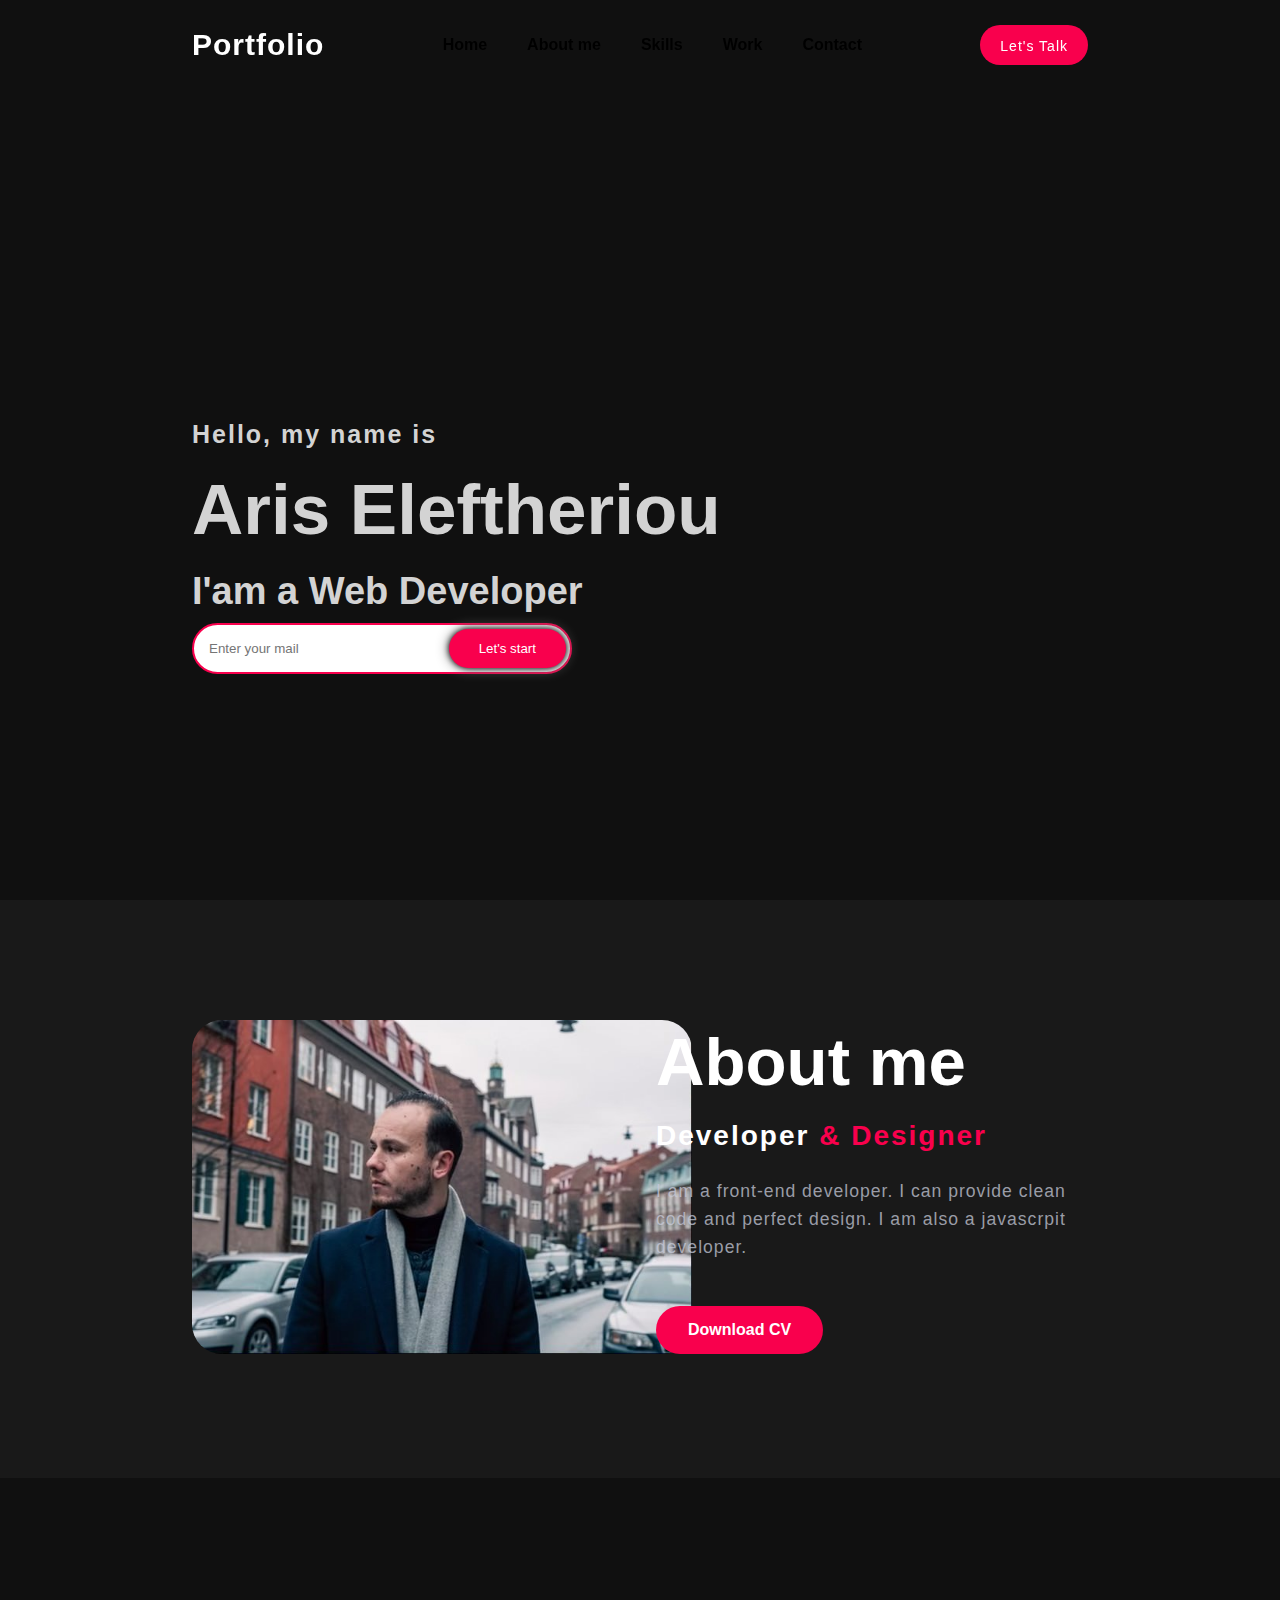
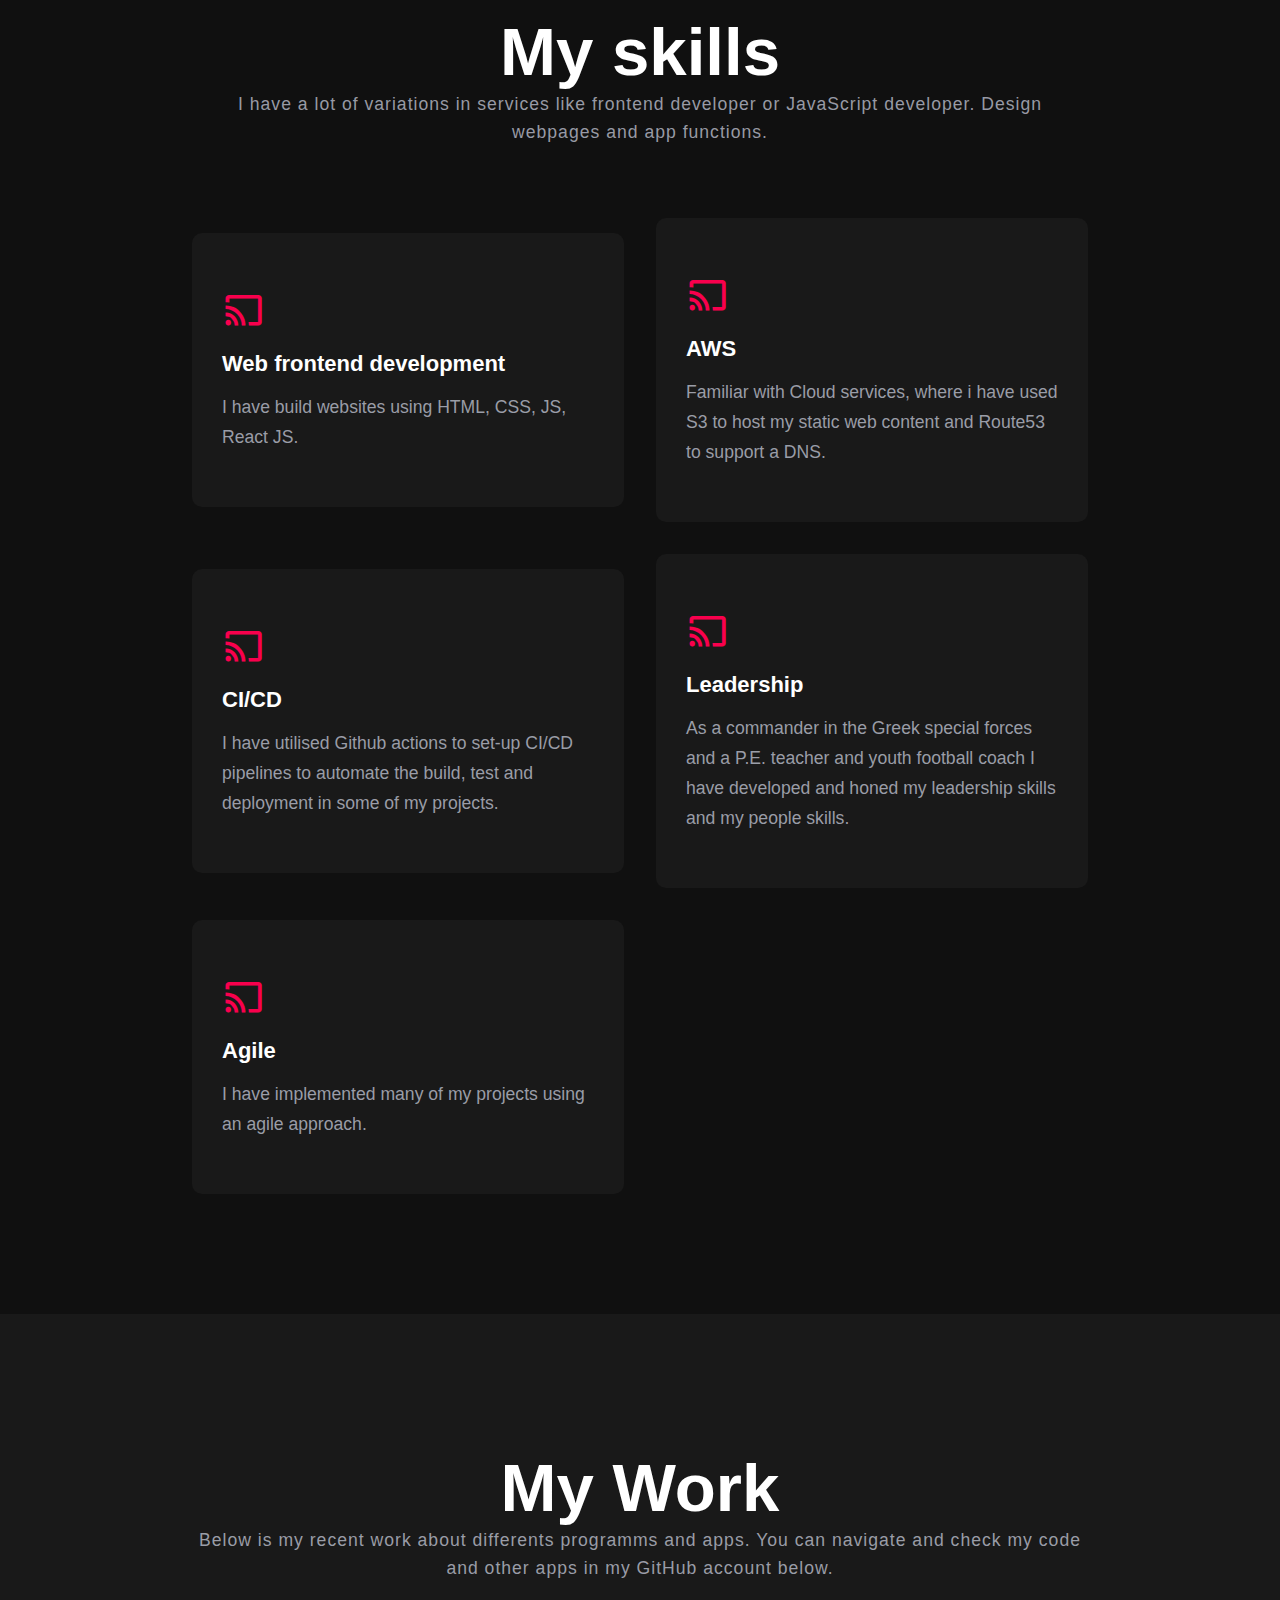
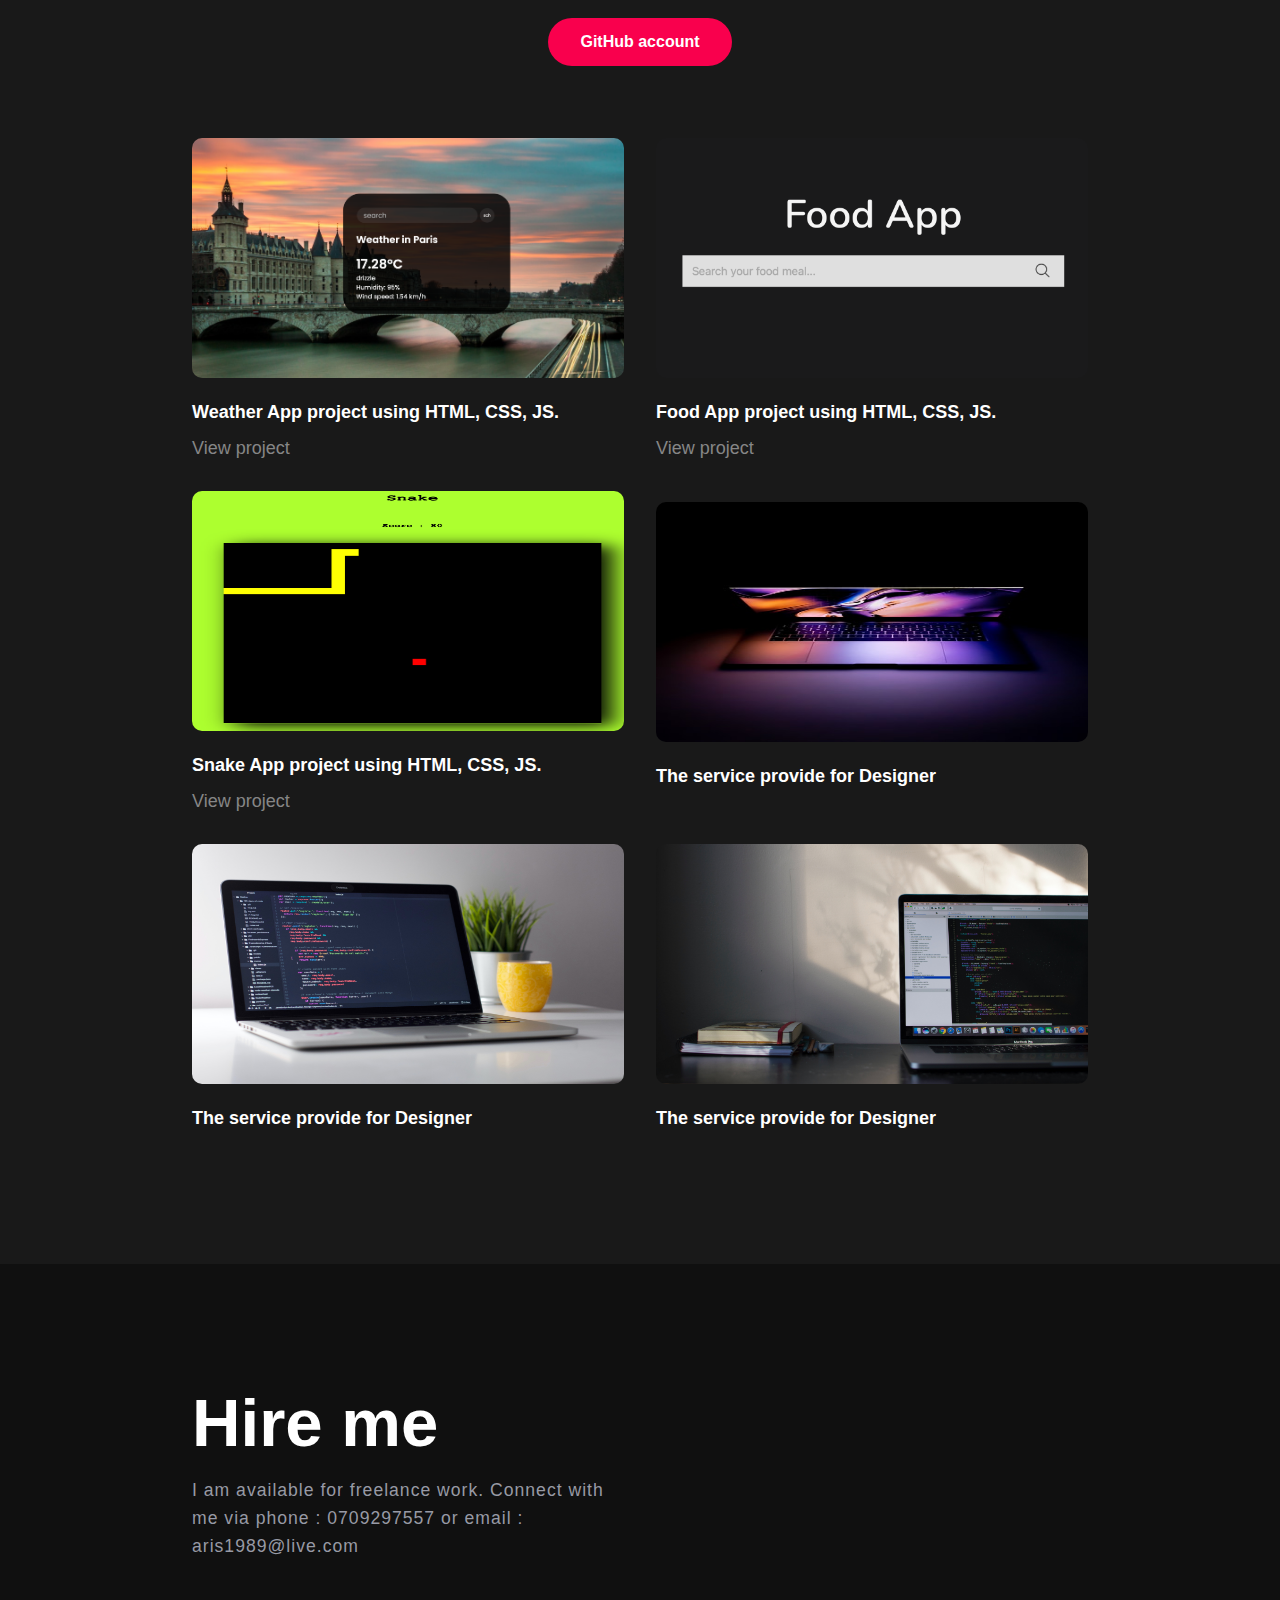
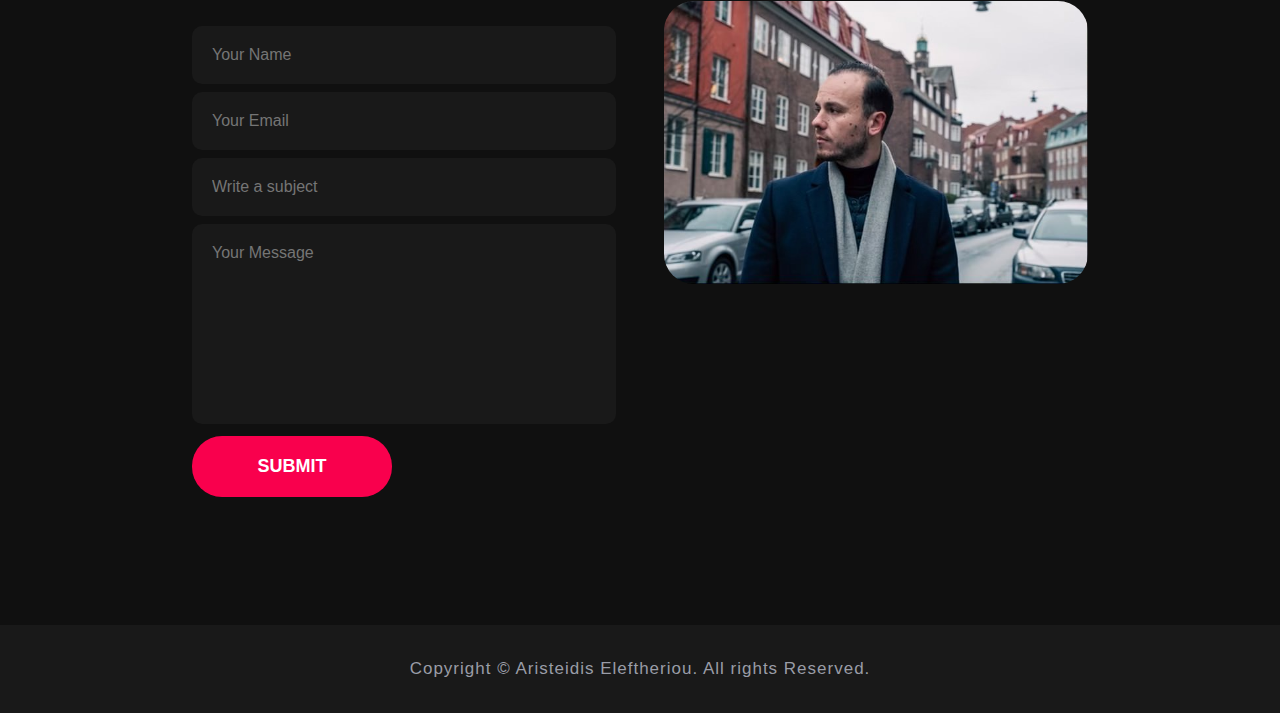
==== Aris portfolio/index.html @ e141f2d7 "add github" ====
<!DOCTYPE html>
<html lang="en">
<head>
    <meta charset="UTF-8">
    <meta http-equiv="X-UA-Compatible" content="IE=edge">
    <meta name="viewport" content="width=device-width, initial-scale=1.0">
    <title>Aris Portfolio</title>
    <link rel="stylesheet" href="style.css">
    <link rel="stylesheet"
  href="https://unpkg.com/boxicons@latest/css/boxicons.min.css">
  <link rel="preconnect" href="https://fonts.googleapis.com">
  <link rel="preconnect" href="https://fonts.gstatic.com" crossorigin>
  <link href="https://fonts.googleapis.com/css2?
  family=Josefin+Sans:wght@100;200;300;400;500;600;700&family=Open+Sans&family=Poppins:wght@200;400;600&display=swap" rel="stylesheet">

</head>
<body>
    <!-- start header backround img är inne på filen i css!!!!!-->
    <header>
        <a href="#" class="logo">Portfolio</a>
        <div class="bx bx-menu" id="menu-icon"></div>

        <ul class="navbar">
            <li><a href="#home">Home</a></li>
            <li><a href="#about">About me</a></li>
            <li><a href="#services">Skills</a></li>
            <li><a href="#portfolio">Work</a></li>
            <li><a href="#contact">Contact</a></li>
        </ul>

        <a href="#contact" class="h-btn">Let's Talk</a>

    </header>
    <!-- start home -->
    <section class="home" id="home">
        <div class="home-text">
            <h4>Hello, my name is</h4>
            <h1>Aris Eleftheriou</h1>
            <h3>I'am a Web Developer</h3>
            <div class="newslatter">
                <form action="#contact">
                    <input type="email" name="mail" id="mail" placeholder="Enter your mail">
                    <input type="submit" name="submit" value="Let's start">
                </form>
            </div>
        </div>
    </section>

    <!-- start about -->
    <section class="about" id="about">
        <div class="about-img">
            <img src="./bild7.jpg" alt="">
        </div>

        <div class="about-text">
            <h2>About me</h2>
            <h5>Developer <span>& Designer</span></h5>
            <p>I am a front-end developer. I can provide clean code and perfect
                design. I am also a javascrpit developer.</p>
            <a href="./cv/Aristeidis_Eleftheriou.pdf" class="btn">Download CV</a>    
        </div>
    </section>

    <!-- start services -->
    <section class="services" id="services">
        <div class="center">
            <h2>My skills</h2>
            <p>I have a lot of variations in services like frontend developer or JavaScript developer.
                Design webpages and app functions.</p>
        </div>

        <div class="service-content">
            <div class="row">
                <i class='bx bx-cast'></i>
                <h3>Web frontend development</h3>
                <p>I have build websites using HTML, CSS, JS, React JS.</p>
            </div>

            <div class="row">
                <i class='bx bx-cast'></i>
                <h3>AWS</h3>
                <p>Familiar with Cloud services, where i have used S3 to 
                   host my static web content and Route53 to support a DNS.
                </p>
            </div>

            <div class="row">
                <i class='bx bx-cast'></i>
                <h3>CI/CD</h3>
                <p>I have utilised Github actions to set-up CI/CD pipelines
                   to automate the build, test and deployment in some of my projects.
                </p>
             </div>

            <div class="row">
                <i class='bx bx-cast'></i>
                <h3>Leadership</h3>
                <p>As a commander in the Greek special forces and a P.E. teacher 
                    and youth football coach I have developed and honed my leadership 
                    skills and my people skills.
                </p>
            </div>

            <div class="row">
                <i class='bx bx-cast'></i>
                <h3>Agile</h3>
                <p>I have implemented many of my projects using an agile approach.
                </p>
            </div>

        </div>
    </section>

             <!-- start portfolio -->
             <section class="portfolio" id="portfolio">
                <div class="center">
                    <h2>My Work</h2>
                    <p>Below is my recent work about differents programms and apps. You can navigate and check 
                      my code and other apps in my GitHub account below.
                    </p>
                    <br>
                    <br>
                    <a href="https://github.com/Ariselef?tab=repositories" class="btn">GitHub account</a> 
                </div>

                <div class="portfolio-content">
                    <div class="box">
                        <img src="./weather_app/bild_weather.png" alt="mac1" height="240" width="305">
                        <h5>Weather App project using HTML, CSS, JS.</h5>
                        <a href="./weather_app/index.html" class="AppProject">View project</a>
                    </div>

                    <div class="box">
                        <img src="./food_app/bild-foodapp.png" alt="mac1" height="240" width="305">
                        <h5>Food App project using HTML, CSS, JS.</h5>
                        <a href="./food_app/food.html" class="AppProject">View project</a>
                    </div>

                    <div class="box">
                        <img src="./snake/snake bild.png" alt="mac3" height="240" width="305">
                        <h5>Snake App project using HTML, CSS, JS.</h5>
                        <a href="./snake/index.html" class="AppProject">View project</a>
                    </div>

                    <div class="box">
                        <img src="./pic4.jpeg" alt="mac4" height="240" width="305">
                        <h5>The service provide for Designer</h5>
                    </div>

                    <div class="box">
                        <img src="./pic5.jpg" alt="mac5" height="240" width="305">
                        <h5>The service provide for Designer</h5>
                    </div>

                    <div class="box">
                        <img src="./pic6.jpg" alt="pic6" height="240" width="305">
                        <h5>The service provide for Designer</h5>
                    </div>

                </div>
             </section>

             <!-- start contact -->
             <section class="contact" id="contact">
                 <div class="contact-form">
                     <h2>Hire me</h2>
                     <p>I am available for freelance work. Connect with me via phone : 0709297557 or 
                         email : aris1989@live.com</p>
                         <form action="mailto:aris1989@live.com">
                             <input type="" placeholder="Your Name" required>
                             <input type="email" name="" id="" placeholder="Your Email" required>
                             <input type="" placeholder="Write a subject" required>
                             <textarea name="" id="" cols="30" rows="10" placeholder="Your Message" required></textarea>
                             <input type="submit" name="" value="submit" class="send">
                         </form>
                 </div>

                 <div class="contact-img">
                     <img src="./bild7.jpg" alt="">
                 </div>
             </section>

             <!-- start footer -->
             <div class="footer">
                 <p>Copyright © Aristeidis Eleftheriou. All rights Reserved.</p>
             </div>
   

    <script src="script.js"></script>
</body>
</html>
---- Aris portfolio/style.css ----
*{
    padding: 0;
    margin: 0;
    box-sizing: border-box;
    font-family: 'Josefin Sans', sans-serif;
    list-style: none;
    text-decoration: none;
    scroll-behavior: smooth;
    scroll-padding-top: 3.5rem;
}
:root{
    --bg-color: #101010;
    --secound-bg-color: #191919;
    --text-color: #fff;
    --secound-color: #c6c9d8bf;
    --main-color: #f9004d;
    --big-font: 5.3rem;
    --h2-font: 4.2rem;
    --pp-font: 1.1rem;
}

body{
    background: var(--bg-color);
    color: var(--text-color);
}
header{
    position: fixed;
    width: 100%;
    top: 0;
    right: 0;
    z-index: 1000;
    display: flex;
    align-items: center;
    justify-content: space-between;
    background: transparent;
    padding: 25px 15%;
    transition-duration: .3s;
}

.logo{
    color: var(--text-color);
    font-size: 30px;
    font-weight: bold;
    letter-spacing: 1px;
}
.navbar{
    display: flex;
}
.navbar li{
    position: relative;
}
.navbar a{
    color: black;
    font-weight: bold;
    font-size: 1,9rem;
    padding: 10px 20px;
}
.navbar a::after{
    content: '';
    position: absolute;
    width: 0;
    height: 2px;
    background: var(--main-color);
    left: 0;
    bottom: -4px;
    transition: ease .40s;
}
.navbar a:hover::after{
    width: 100%;
}
#menu-icon{
    font-size: 32px;
    color: var(--text-color);
    z-index: 10001;
    cursor: pointer;
    display: none;
}
.h-btn{
    padding: 0 20px;
    height: 40px;
    display: inline-block;
    line-height: 42px;
    background: var(--main-color);
    color: var(--text-color);
    border: none;
    border-radius: 30px;
    font-size: 14px;
    font-weight: 500;
    letter-spacing: 1px;
    transition: all .30s;
}
.h-btn:hover{
    transform: translateY(-5px);
}
section{
    padding: 120px 15%;
}
.home{
    height: 100vh;
    width: 100%;
    background:url(./portfolio_head.jpg);
    background-size: cover;
    background-position: center;
    position: relative;
    display: grid;
    grid-template-columns: repeat(1,1fr);
}
.home-text{
    position: relative;
    top: 300px;
    color: lightgray;
}
.home-text h1{
    font-size: 71px;
    margin: 20px 0px 20px;
}
.home-text h3{
    font-size: 38px;
    margin-bottom: 10px;
}
.home-text h4{
    font-size: 25px;
    letter-spacing: 2px;
}
.newslatter form{
    width: 380px;
    max-width: 100%;
    position: relative;
}
.newslatter form input:first-child{
    display: inline-block;
    width: 100%;
    outline: none;
    padding: 16px 140px 16px 15px;
    border: 2px solid var(--main-color);
    border-radius: 30px;
}
.newslatter form input:last-child{
    position: absolute;
    display: inline-block;
    outline: none;
    border: none;
    background: var(--main-color);
    color: var(--text-color);
    padding: 12px 30px;
    border-radius: 30px;
    box-shadow: 0px 0px 6px #000, 0px 0px 14px #868686;
    cursor: pointer;
    top: 6px;
    right: 6px;
}
header.sticky{
    padding: 12px 15%;
    background: var(--main-color);
}
.sticky .navbar a::after{
    background: var(--text-color);
}
.sticky .h-btn{
    background: var(--text-color);
    color: #000;
}

.about{
    background: var(--secound-bg-color);
    display: grid;
    align-items: center;
    grid-template-columns: repeat(2, 2fr);
    grid-gap: 2rem;
}
.about-img img{
    max-width: 130%;
    width: 500px;
    height: auto;
    border-radius: 30px;
}
.about-text h2{
    font-size: var(--h2-font);
    margin-bottom: 20px;
}
.about-text h5{
    font-size: 28px;
    margin-bottom: 25px;
    letter-spacing: 2px;
}
span{
    color: var(--main-color);
}
.about-text p{
    color: var(--secound-color);
    letter-spacing: 1px;
    line-height: 28px;
    max-width: 590px;
    font-size: var(--pp-font);
    margin-bottom: 45px;
}
.btn{
    display: inline-block;
    background-color: var(--main-color);
    color: var(--text-color);
    border: 2px solid transparent;
    font-weight: 600;
    padding: 13px 30px;
    border-radius: 30px;
    transition: ease .35s;
}
.btn:hover{
    transform: translateY(-8px);
    border: 2px solid var(--main-color);
    background: transparent;
}

.services{
    background: var(--bg-color);
}
.center{
    text-align: center;
}
.center h2{
    font-size: var(--h2-font);
    margin-top: 15px;
}
.center p{
    font-size: var(--pp-font);
    color: var(--secound-color);
    letter-spacing: 1px;
    line-height: 28px;
}
.service-content{
    display: grid;
    grid-template-columns: repeat(auto-fit, minmax(370px, auto));
    grid-gap: 2rem;
    align-items: center;
    margin-top: 4.5rem;
}
.row{
    background: var(--secound-bg-color);
    padding: 55px 30px;
    border-radius: 10px;
    cursor: pointer;
    transition: all .35s;
}
.row i{
    color: var(--main-color);
    margin-bottom: 20px;
    font-size: 2.7rem;
}
.row h3{
    color: var(--text-color);
    font-size: 22px;
    font-weight: 700;
    margin-bottom: 15px;
}
.row p{
    color: var(--secound-color);
    line-height: 30px;
    font-size: var(--pp-font);
}
.row:hover{
    transform: translateY(-8px);
}

.portfolio{
    background-color: var(--secound-bg-color);
}
.portfolio-content{
    display: grid;
    grid-template-columns: repeat(auto-fit, minmax(370px, auto));
    grid-gap: 2rem;
    align-items: center;
    margin-top: 4.5rem;
    cursor: pointer;
}
.box img{
    max-width: 100%;
    width: 500px;
    /*height: auto;*/
    border-radius: 10px;
    margin-bottom: 20px;
    transition: all .30s;
}
.box p{
    color: var(--secound-color);
    font-size: var(--pp-font);
    margin-bottom: 15px;
}
.box h5{
    color: var(--text-color);
    font-size: 18px;
    font-weight: 700;
    margin-bottom: 15px;
}
.box img:hover{
    transform: scale(1.1,1.1);
}

.contact{
    background: var(--bg-color);
    display: grid;
    grid-template-columns: repeat(2, 2fr);
    align-items: center;
    grid-gap: 3rem;
}
.contact img{
    max-width: 100%;
    width: 700px;
    height: auto;
    border-radius: 30px;
}
.contact-form h2{
    font-size: var(--h2-font);
    margin-bottom: 15px;
}
.contact-form p{
    color: var(--secound-color);
    letter-spacing: 1px;
    line-height: 28px;
    font-size: var(--pp-font);
    margin-bottom: 4.1rem;
}
.contact-form form input,
form textarea{
    background: var(--secound-bg-color);
    color: var(--text-color);
    font-size: 1rem;
    width: 100%;
    padding: 20px;
    border: none;
    outline: none;
    margin-bottom: 0.5rem;
    border-radius: 10px;
}
.contact-form textarea{
    resize: none;
    height: 200px;
}
.contact-form form .send{
    display: inline-block;
    background: var(--main-color);
    color: var(--text-color);
    font-size: 18px;
    font-weight: 600;
    border-radius: 30px;
    width: 200px;
    transition: ease .35s;
    text-transform: uppercase;
}
.contact-form form .send:hover{
    transform: translateY(-8px);
    cursor: pointer;
}
.footer{
    text-align: center;
    background: var(--secound-bg-color);
    padding: 34px;
}
.footer p{
    font-size: 17px;
    color: var(--secound-color);
    letter-spacing: 1px;
}

.AppProject {
    color: #868686;
    font-size: 18px;
    font-weight: 19px;
}




@media (max-width: 1270px){
    header{
        padding: 18px 4%;
        transition: .2s;
    }
    header.sticky{
        padding: 10px 4%;
        transition: .2s;
    }
    section{
        padding: 80px 4%;
        transition: .2s;
    }
    :root{
        --big-font: 4.8rem;
        --h2-font: 3.8rem;
        --pp-font: 1rem;
        transition: .2s;
    }
}
@media (max-width: 990px){
    .home{
        height: 85vh;
    }
    #menu-icon{
        display: initial;
    }
    .navbar{
        position: absolute;
        top: -700%;
        left: 0;
        right: 0;
        flex-direction: column;
        background: var(--bg-color);
        text-align: left;
        transition: all .30s;
    }
    .navbar a{
        display: block;
        padding: 1.1rem;
        color: lightgray;
        border-left: 2px solid lightgrey;
        margin: 1rem;
    }
    .sticky .navbar a::after{
        background: var(--main-color);
    }
    .navbar.active{
        top: 100%;
    }
    .about{
        grid-template-columns: 1fr;
    }
    .about-img{
        text-align: center;
        margin-bottom: 30px;
    }
    .about-img img{
        max-width: 100%;
        width: 615px;
        height: auto;
    }
    .contact{
        grid-template-columns: 1fr;
    }
    .about-img{
        text-align: center;
        margin-bottom: 25px;
    }
    .contact-form{
        order: 2;
    }
    .box img{
        max-width: 100%;
        width: 700px;
        height: 50vh;
    }
}
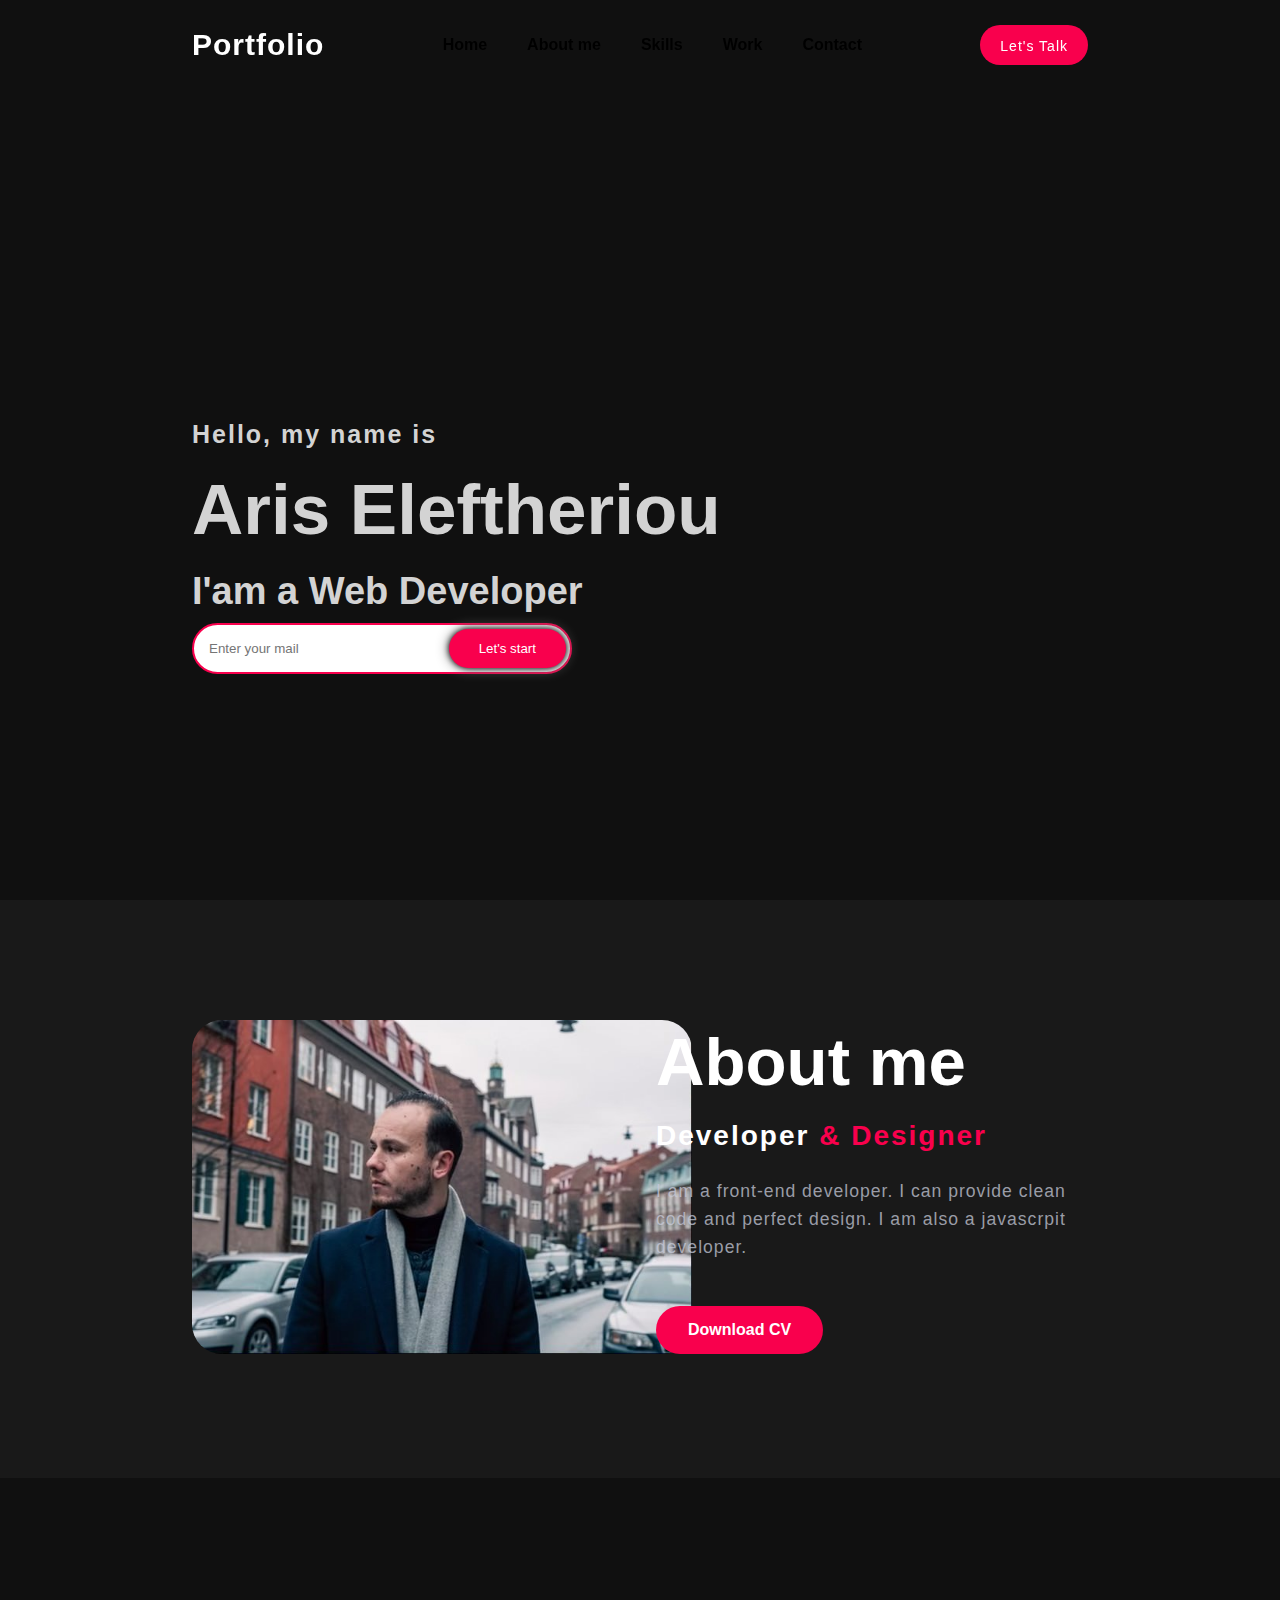
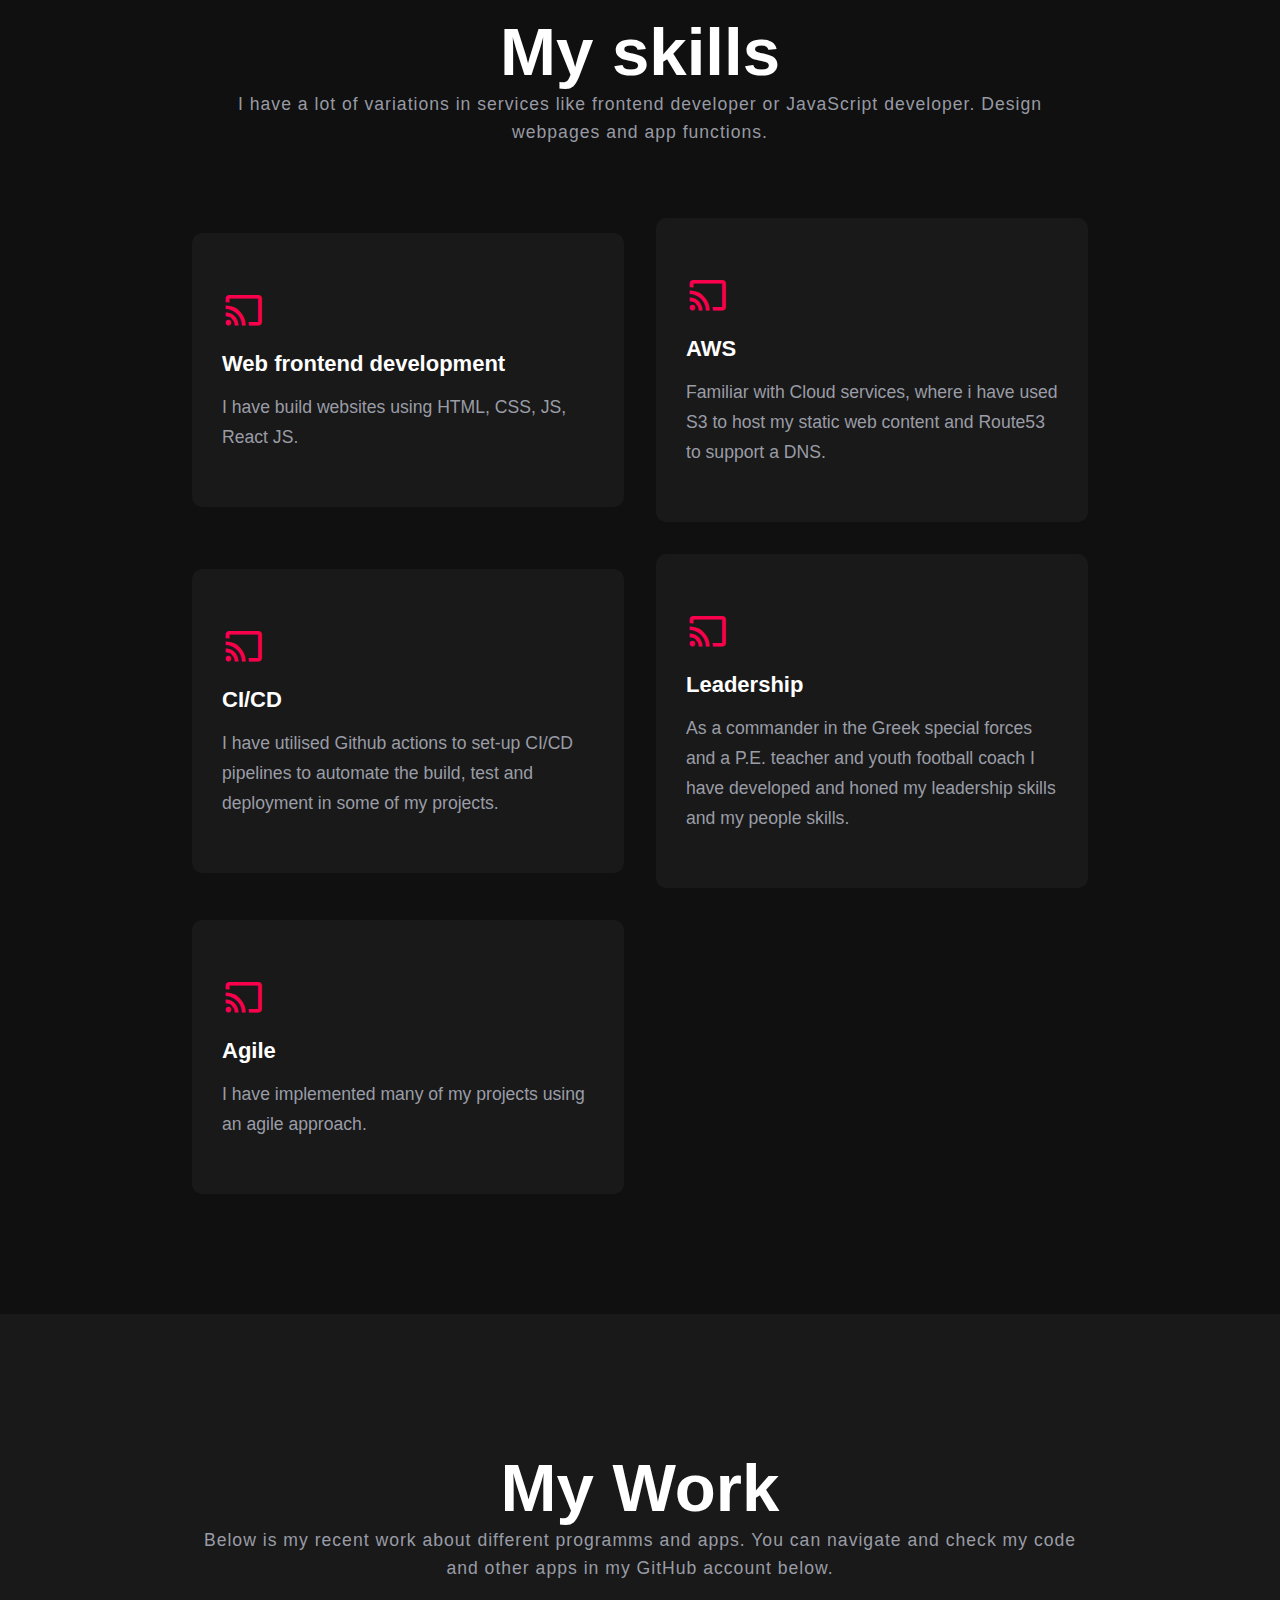
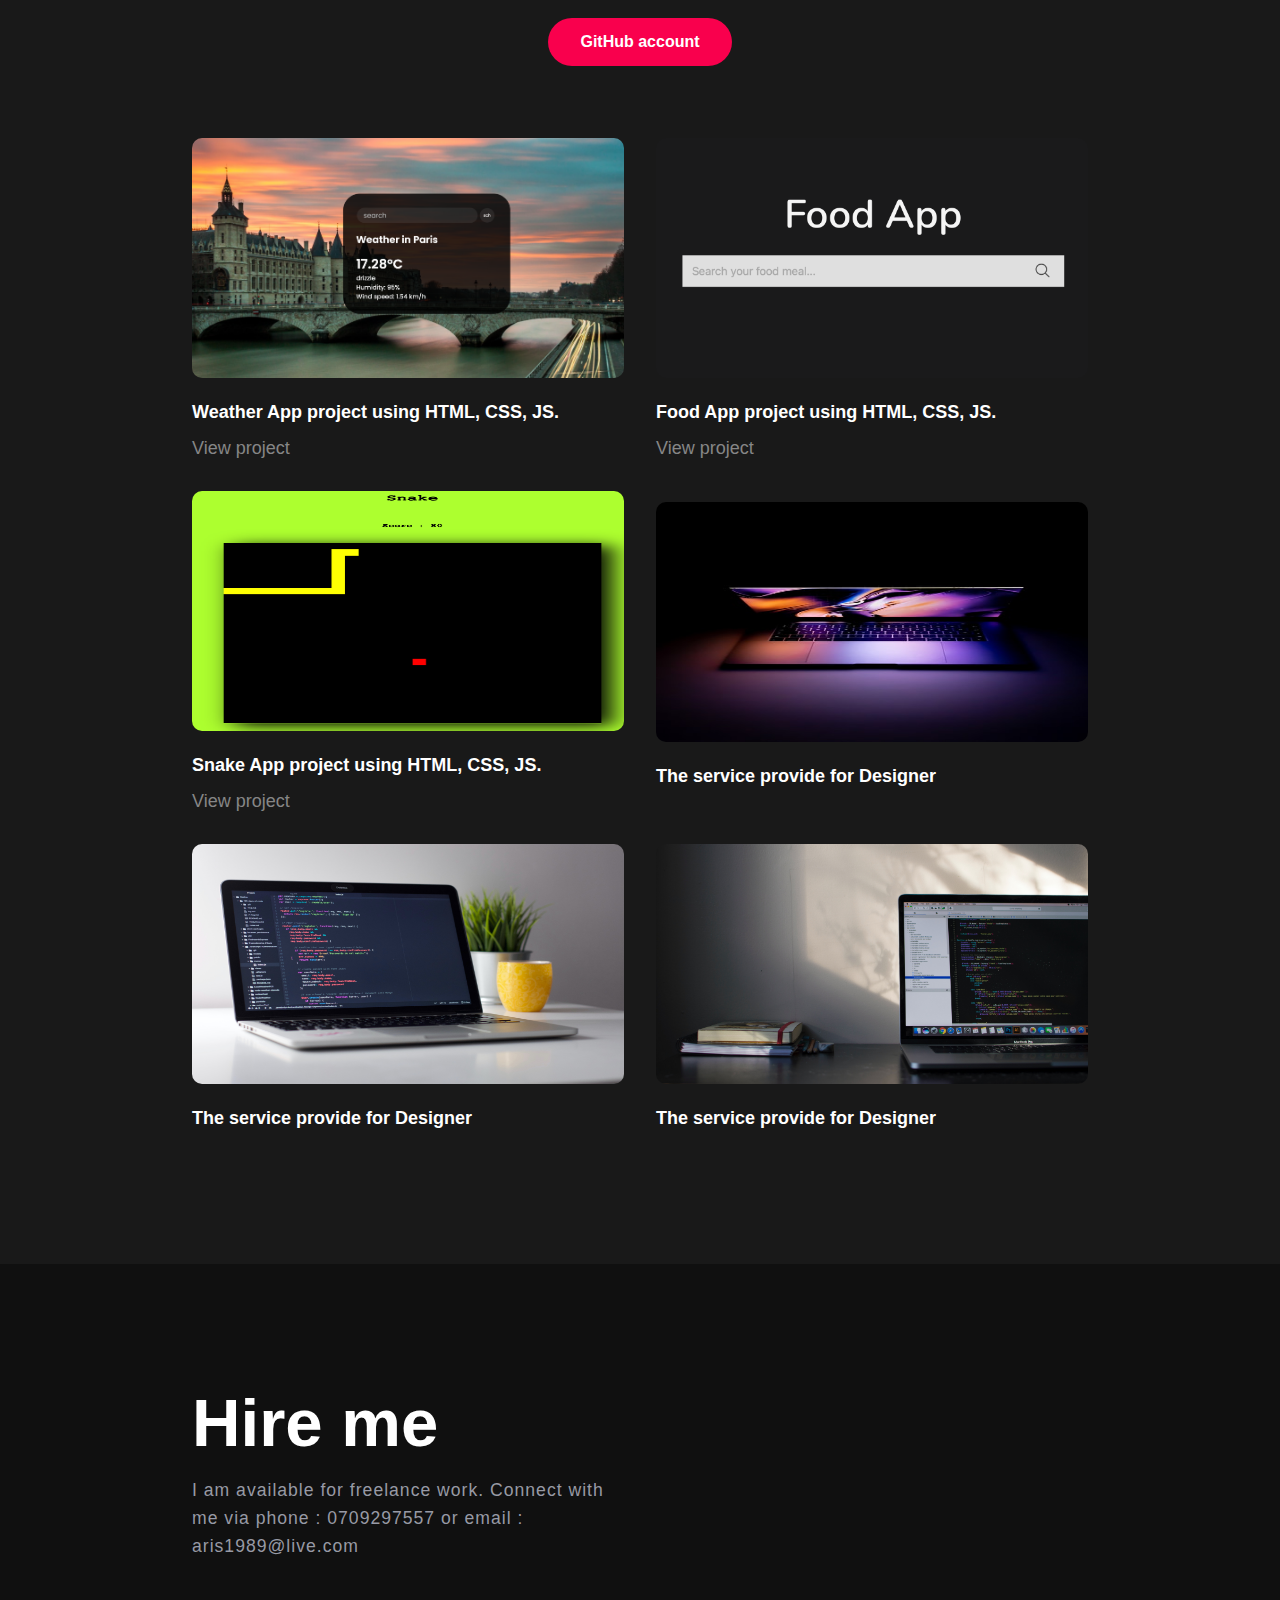
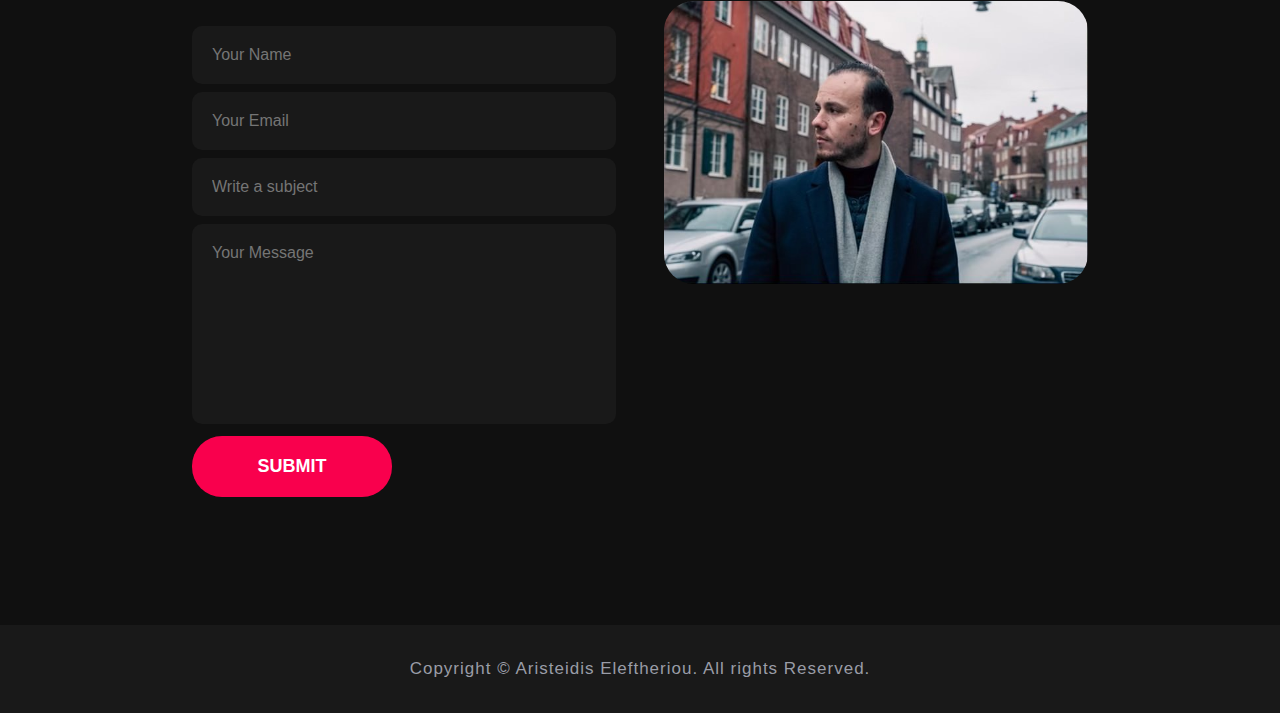
==== commit 6c7e1869: "add github" ====
--- a/Aris portfolio/index.html
+++ b/Aris portfolio/index.html
@@ -115,7 +115,7 @@
              <section class="portfolio" id="portfolio">
                 <div class="center">
                     <h2>My Work</h2>
-                    <p>Below is my recent work about differents programms and apps. You can navigate and check 
+                    <p>Below is my recent work about different programms and apps. You can navigate and check 
                       my code and other apps in my GitHub account below.
                     </p>
                     <br>
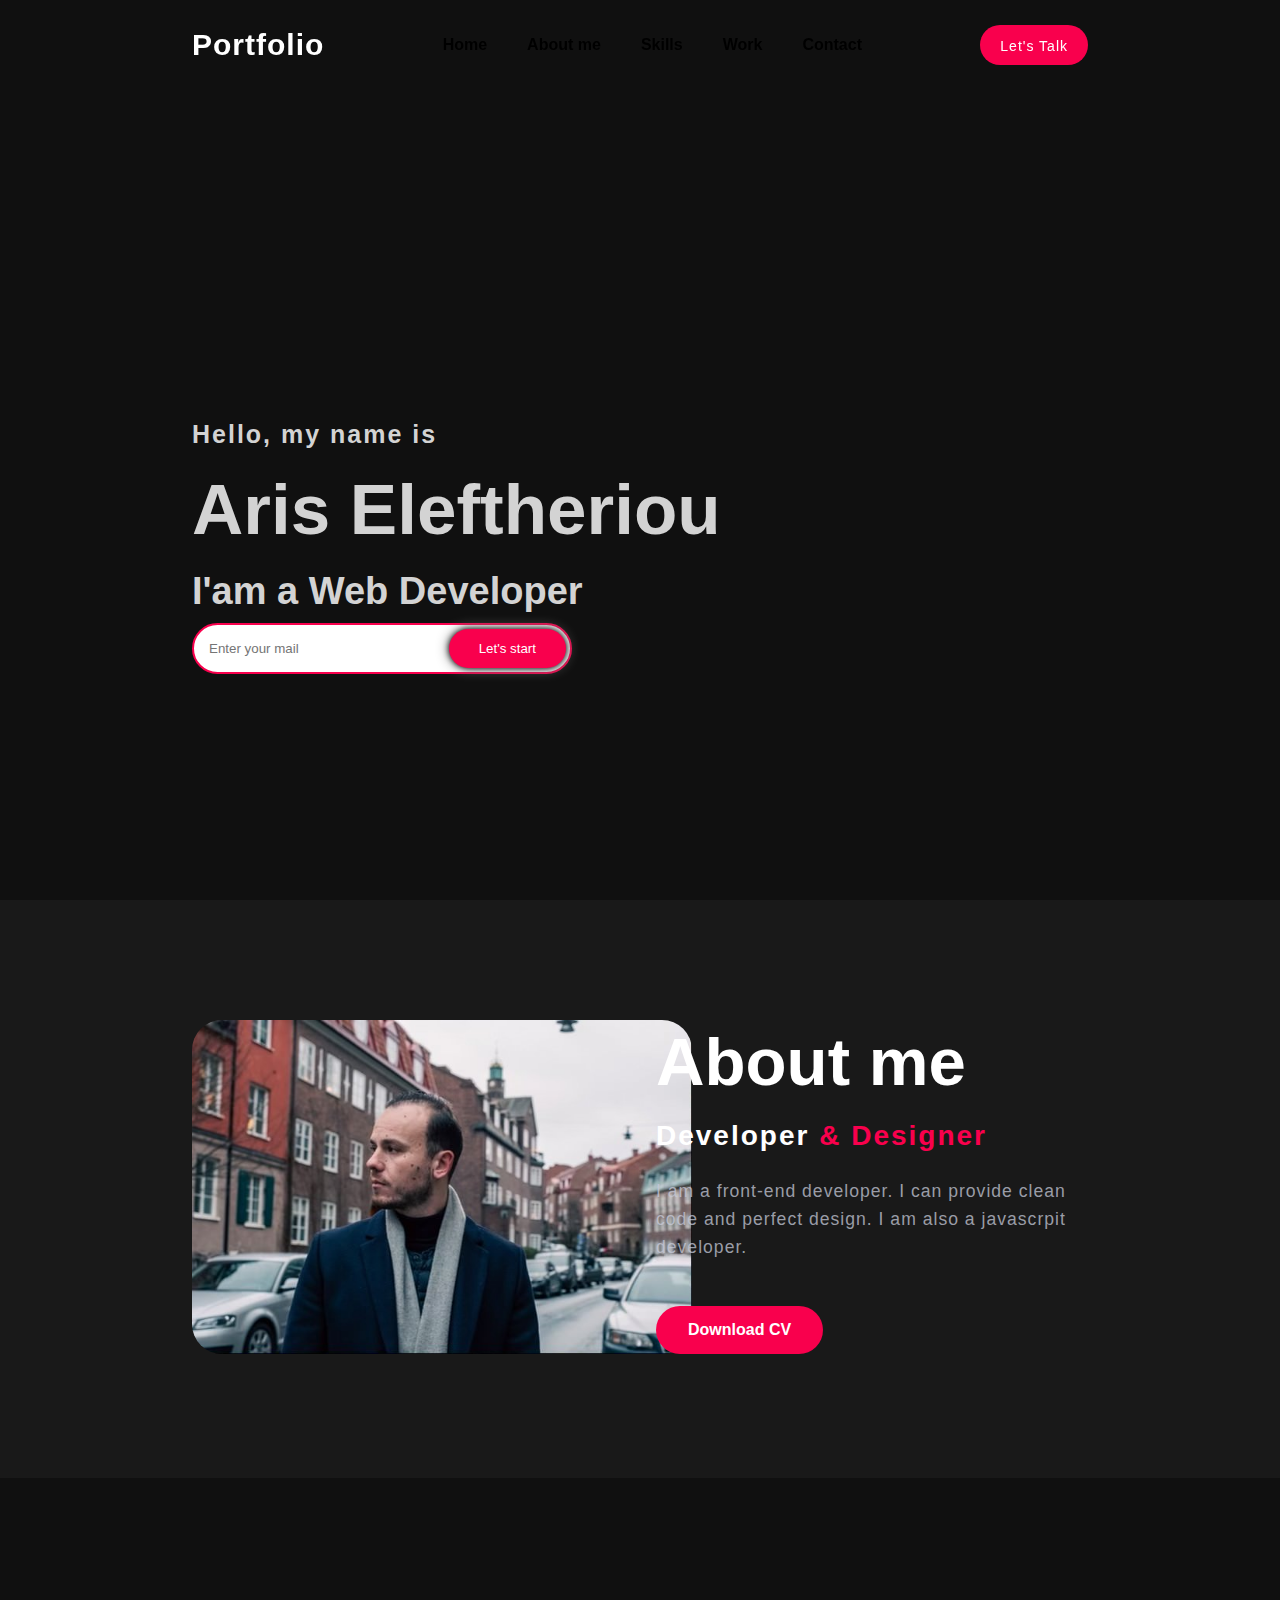
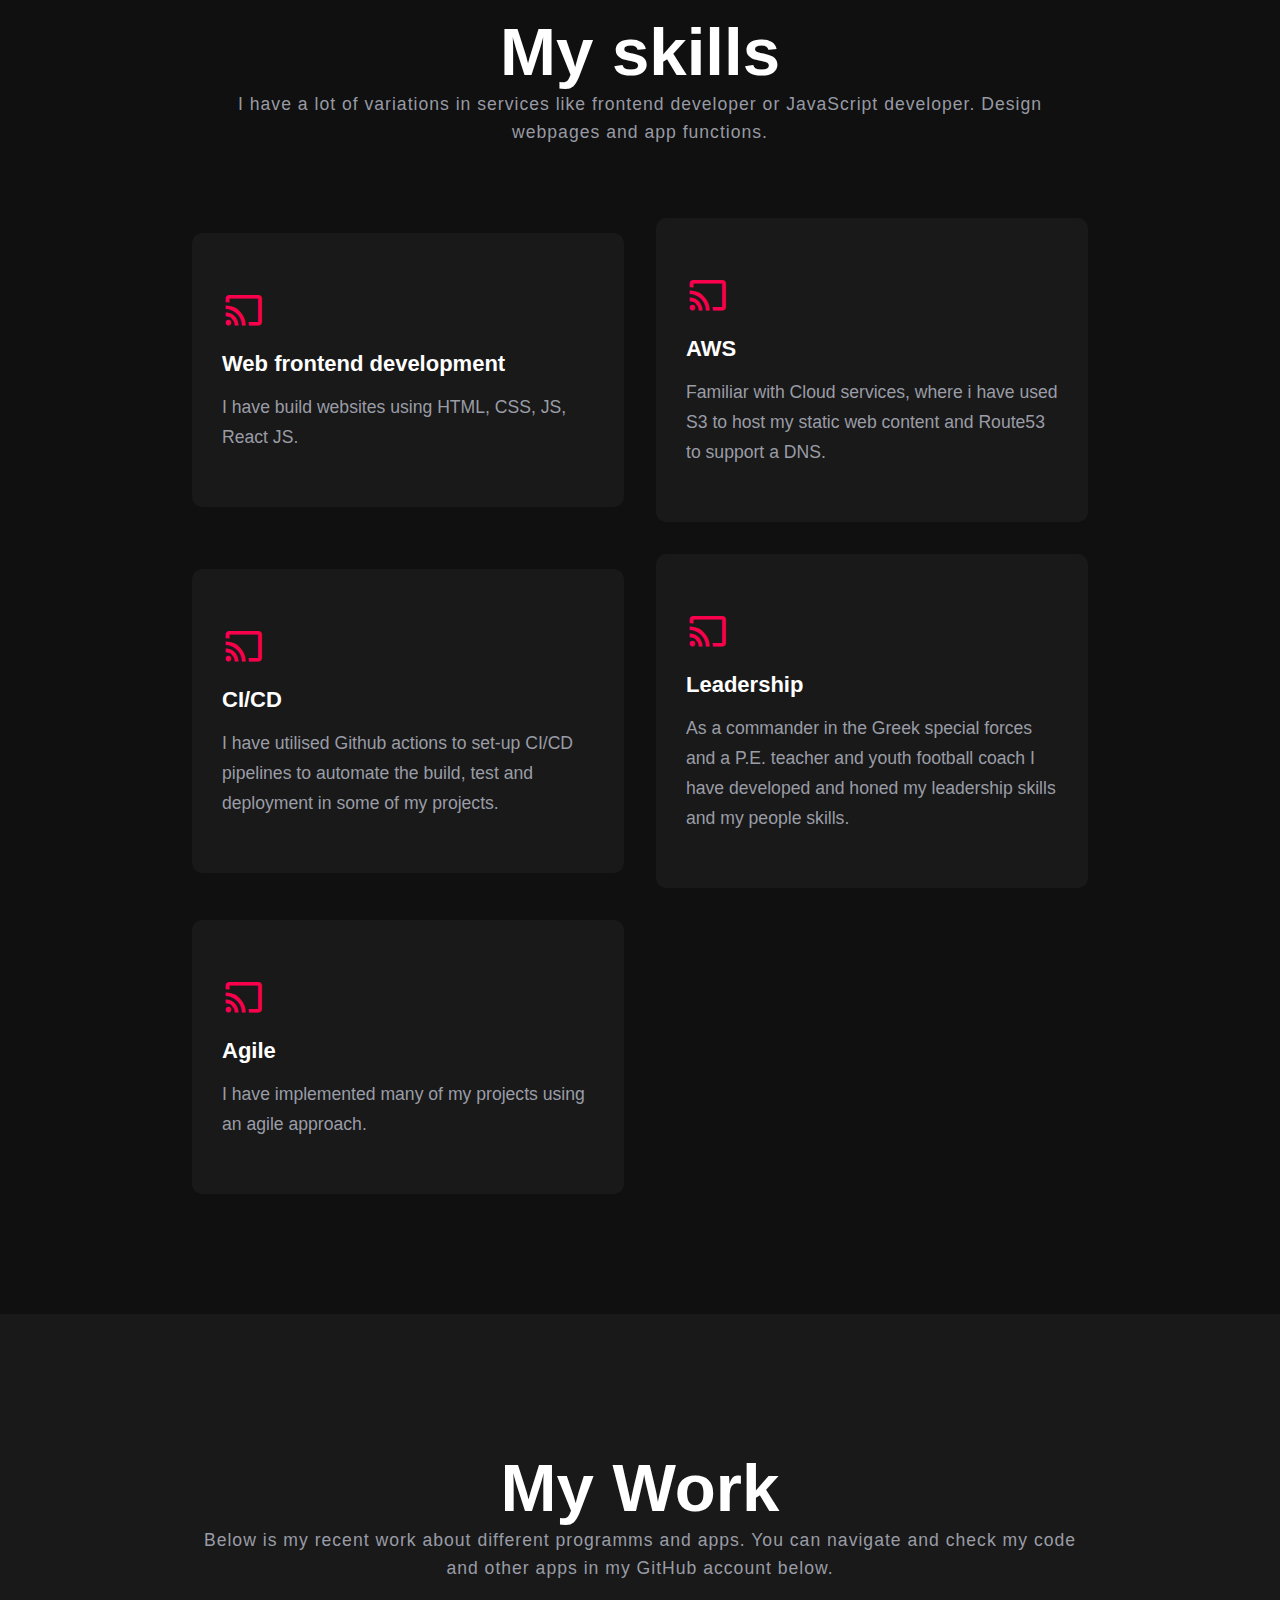
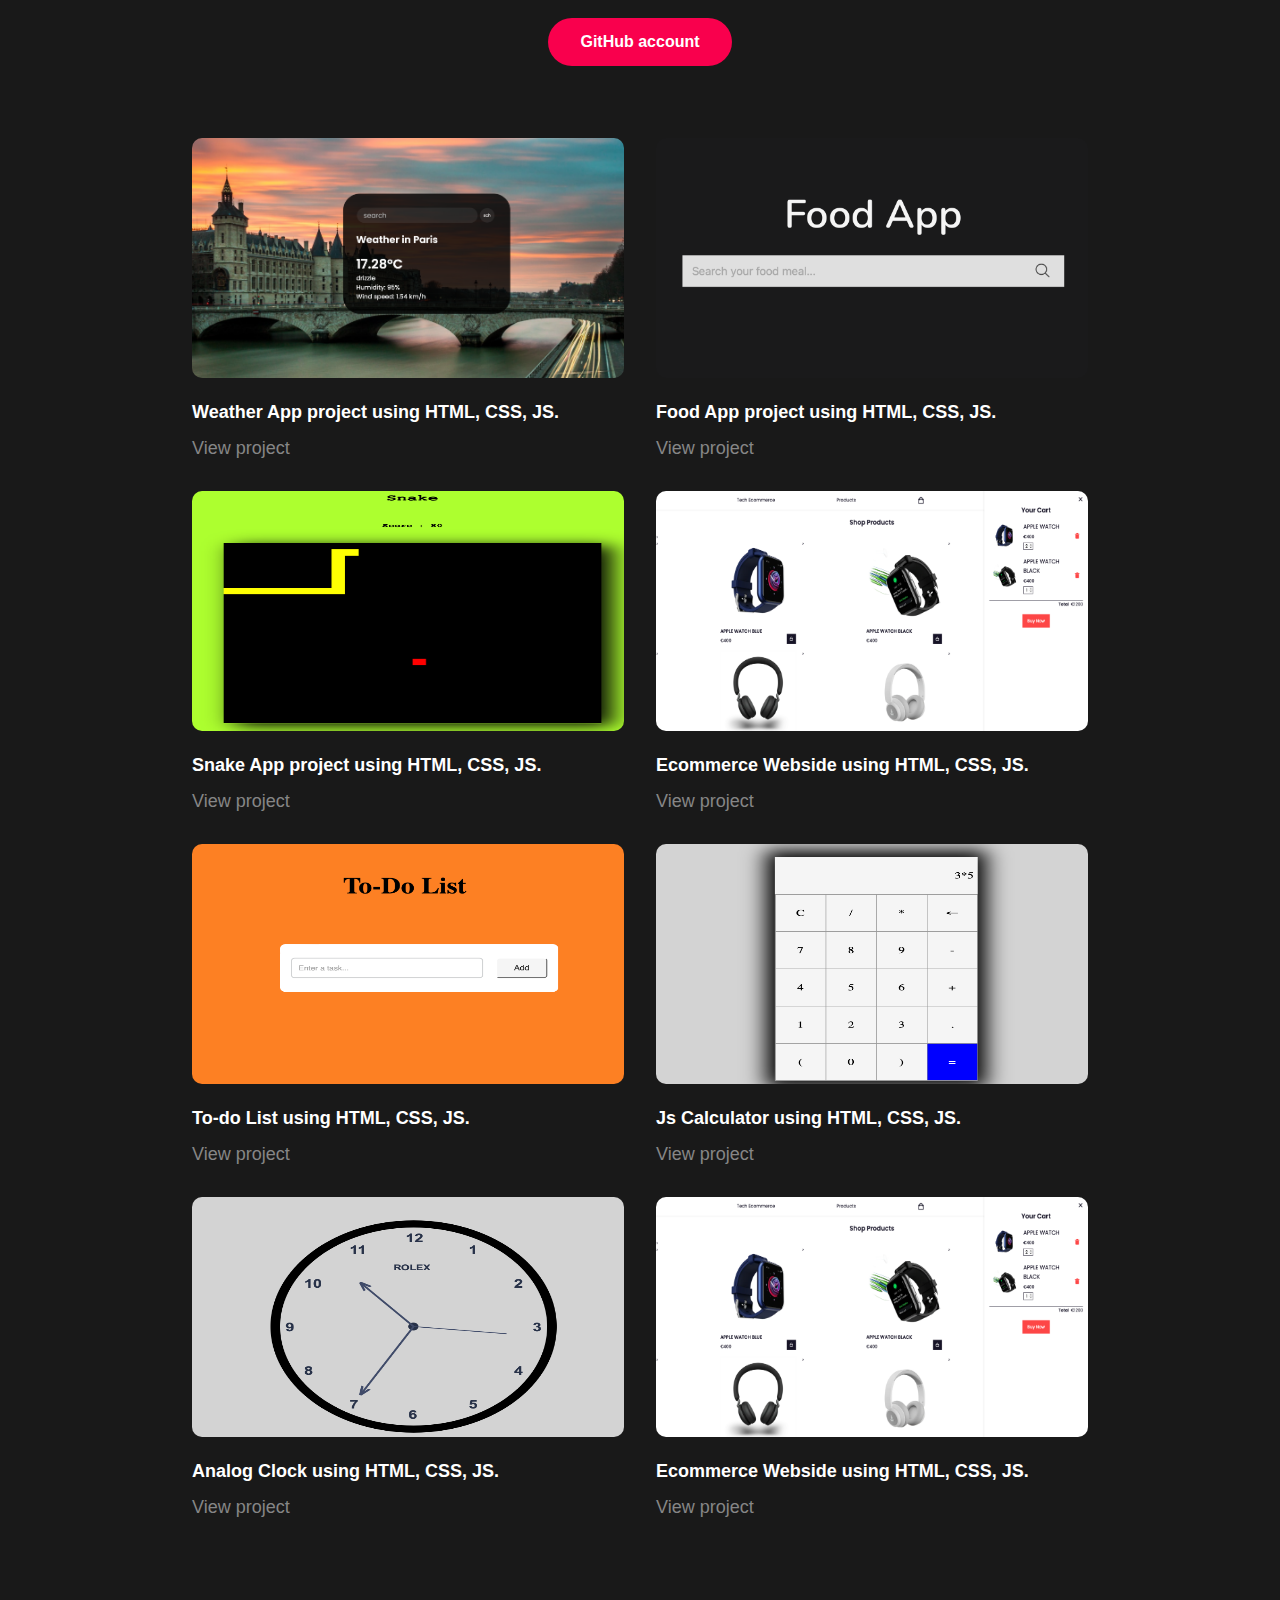
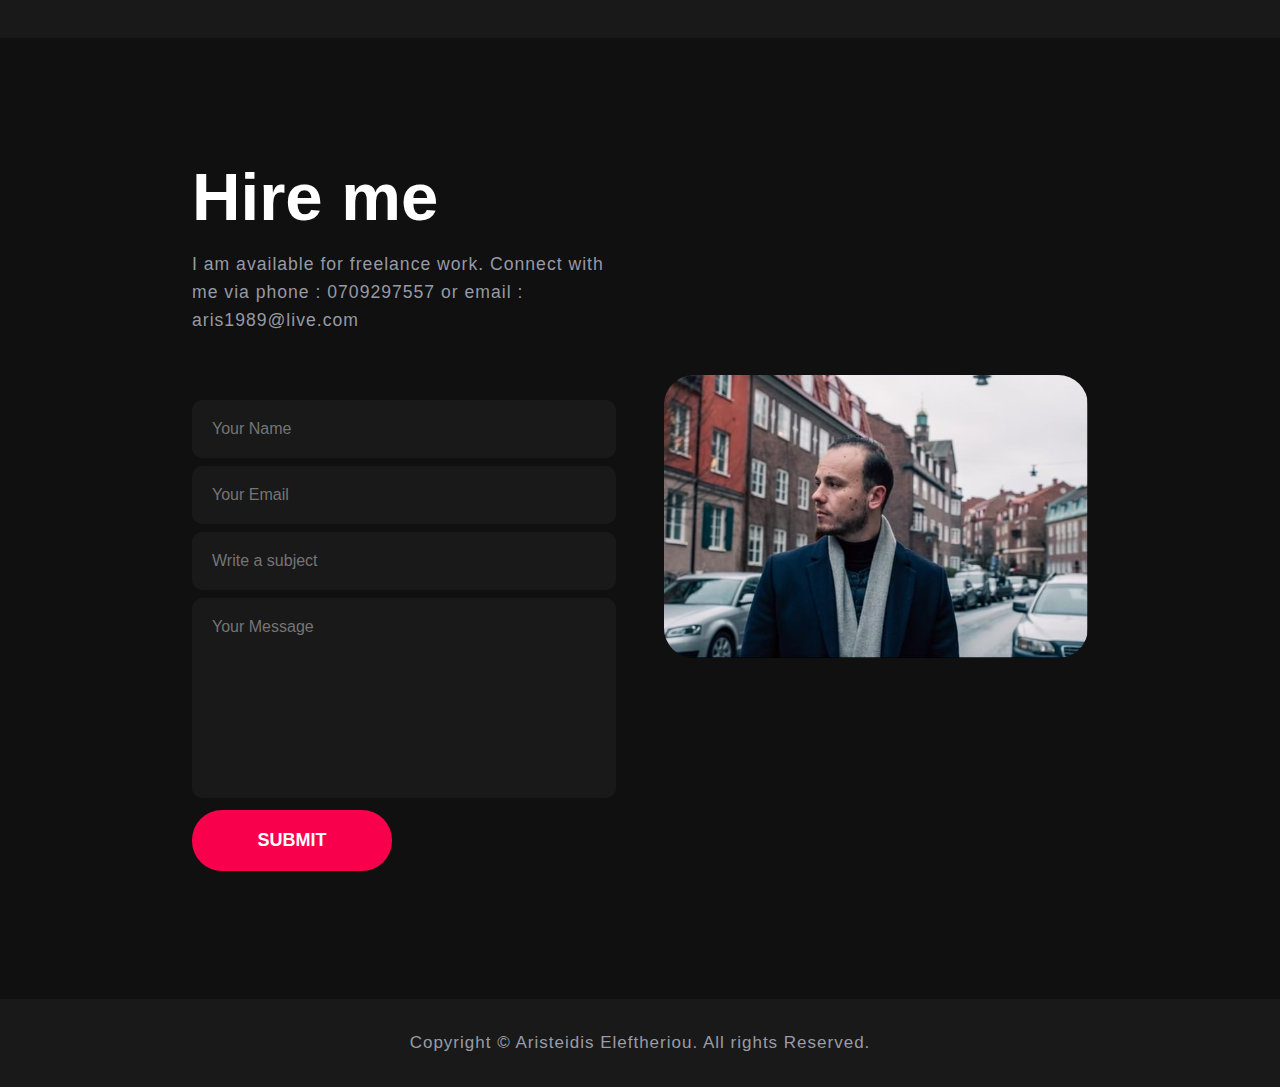
==== commit 416759db: "add new projects" ====
--- a/Aris portfolio/index.html
+++ b/Aris portfolio/index.html
@@ -143,18 +143,33 @@
                     </div>
 
                     <div class="box">
-                        <img src="./pic4.jpeg" alt="mac4" height="240" width="305">
-                        <h5>The service provide for Designer</h5>
-                    </div>
-
-                    <div class="box">
-                        <img src="./pic5.jpg" alt="mac5" height="240" width="305">
-                        <h5>The service provide for Designer</h5>
-                    </div>
-
-                    <div class="box">
-                        <img src="./pic6.jpg" alt="pic6" height="240" width="305">
-                        <h5>The service provide for Designer</h5>
+                        <img src="./ecommerce/ecommerce_bild.png" alt="mac4" height="240" width="305">
+                        <h5>Ecommerce Webside using HTML, CSS, JS.</h5>
+                        <a href="http://ariselef.github.io/ecommerce-js/" class="AppProject">View project</a>
+                    </div>
+
+                    <div class="box">
+                        <img src="./todo_list/todo_list_bild.png" alt="mac5" height="240" width="305">
+                        <h5>To-do List using HTML, CSS, JS.</h5>
+                        <a href="https://ariselef.github.io/todo-list-js-2/" class="AppProject">View project</a>
+                    </div>
+
+                    <div class="box">
+                        <img src="./js calculator/js_calculator_bild.png" alt="pic6" height="240" width="305">
+                        <h5>Js Calculator using HTML, CSS, JS.</h5>
+                        <a href="https://ariselef.github.io/javascript-calculator/" class="AppProject">View project</a>
+                    </div>
+
+                    <div class="box">
+                        <img src="./analog_clock/analog_clock_bild.png" alt="mac4" height="240" width="305">
+                        <h5>Analog Clock using HTML, CSS, JS.</h5>
+                        <a href="https://ariselef.github.io/analog-clock-js/" class="AppProject">View project</a>
+                    </div>
+
+                    <div class="box">
+                        <img src="./ecommerce/ecommerce_bild.png" alt="mac4" height="240" width="305">
+                        <h5>Ecommerce Webside using HTML, CSS, JS.</h5>
+                        <a href="http://ariselef.github.io/ecommerce-js/" class="AppProject">View project</a>
                     </div>
 
                 </div>
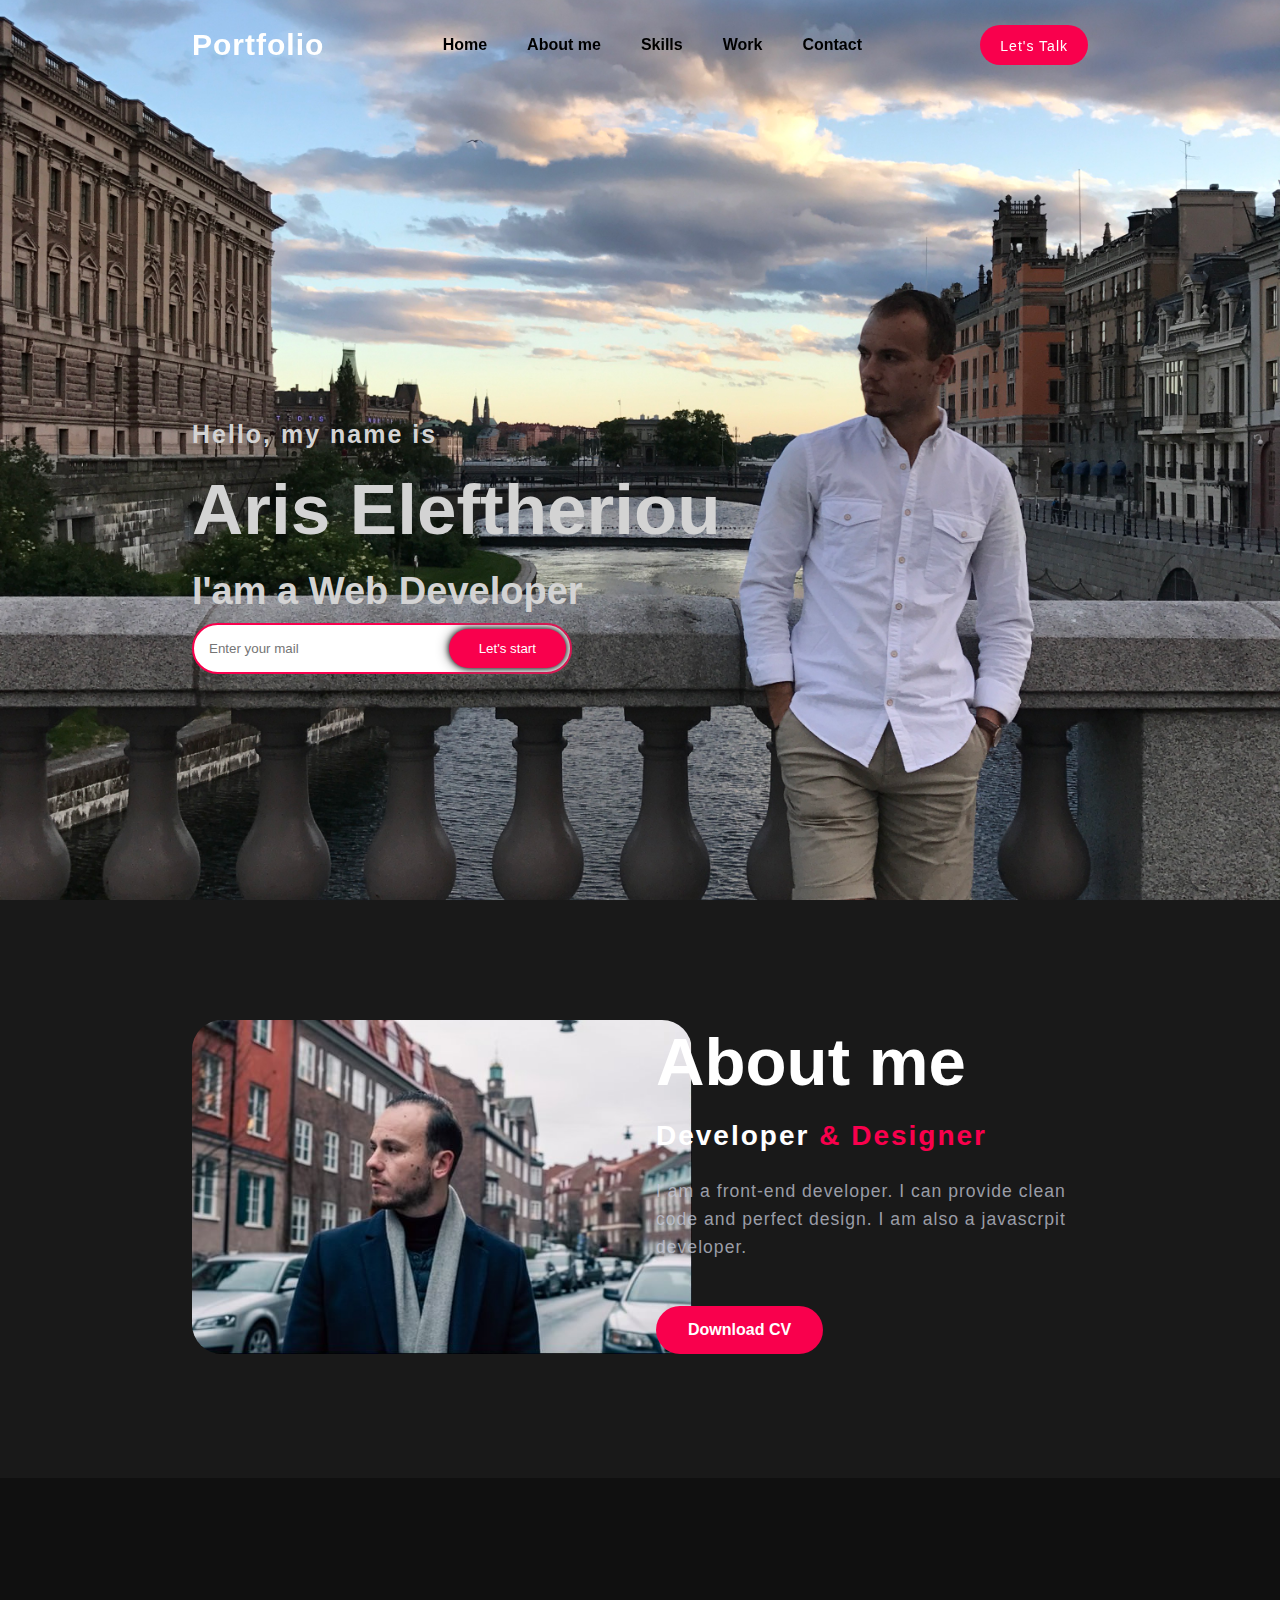
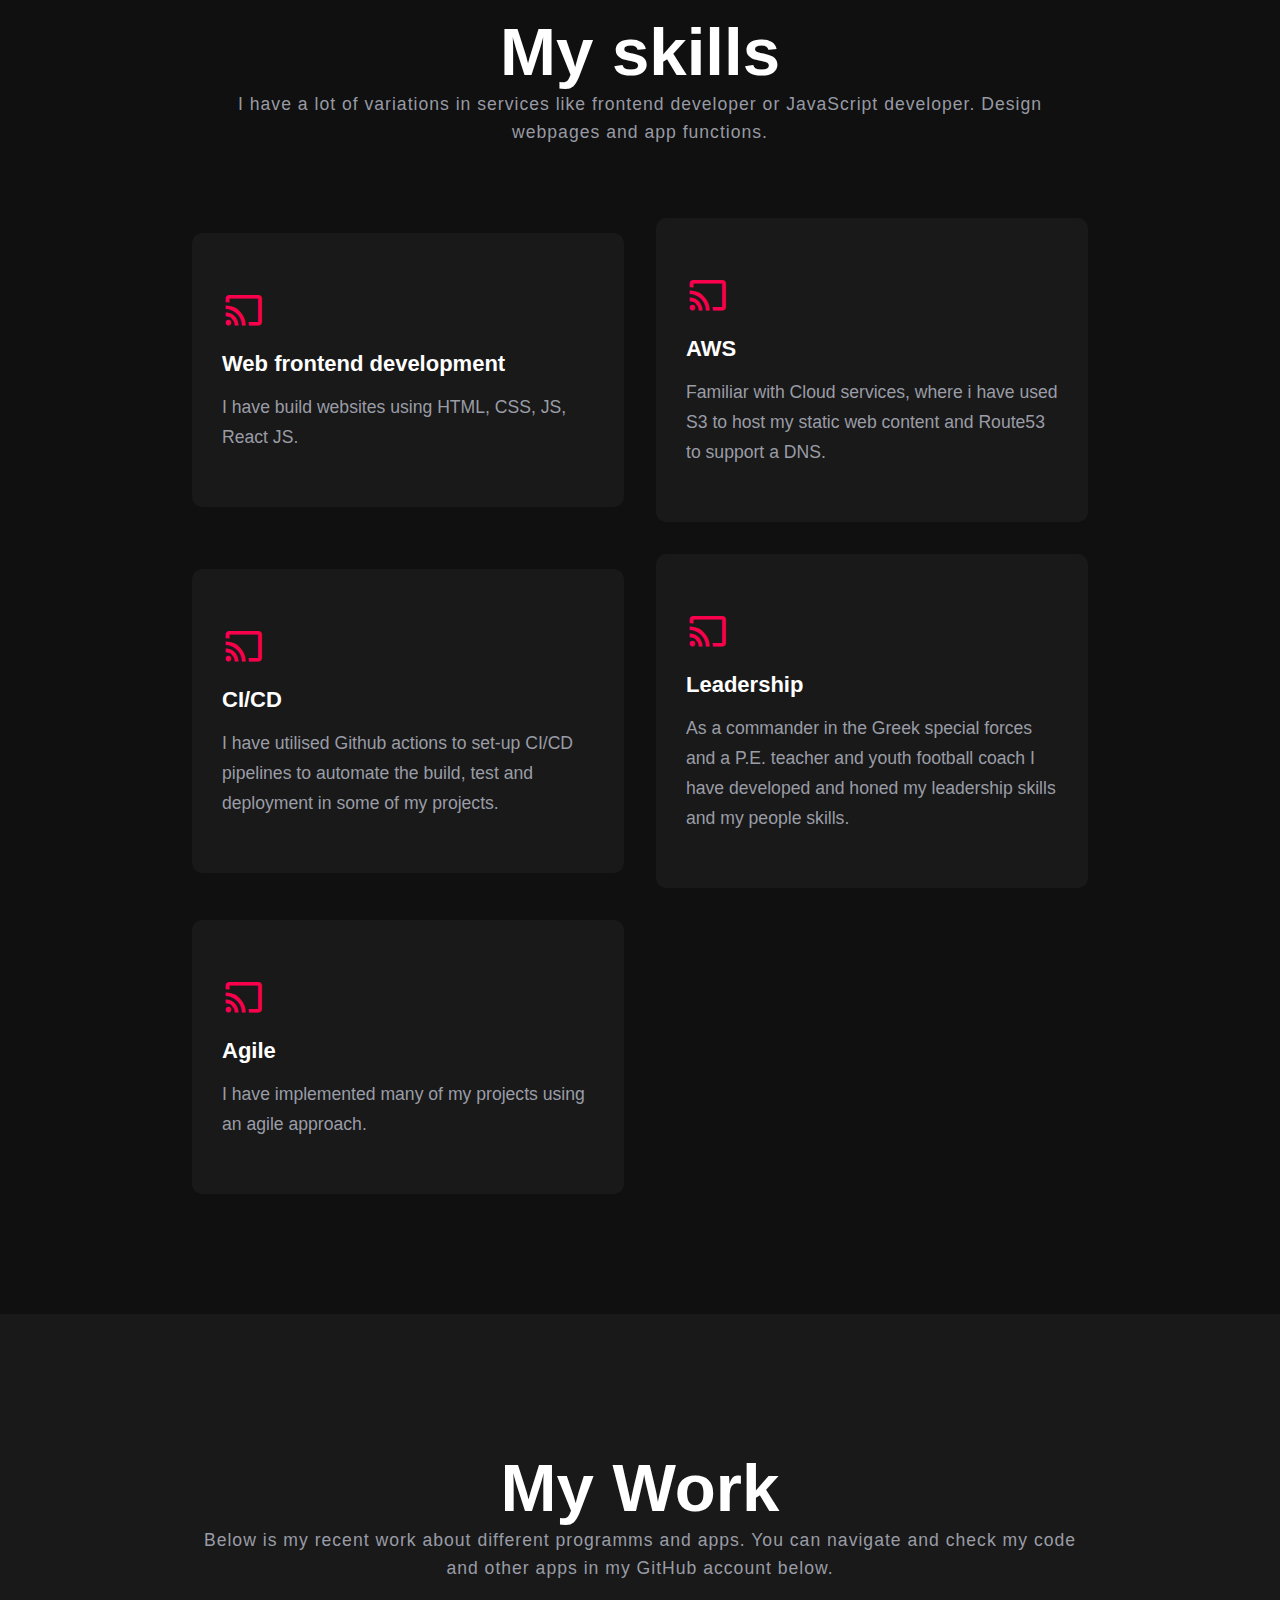
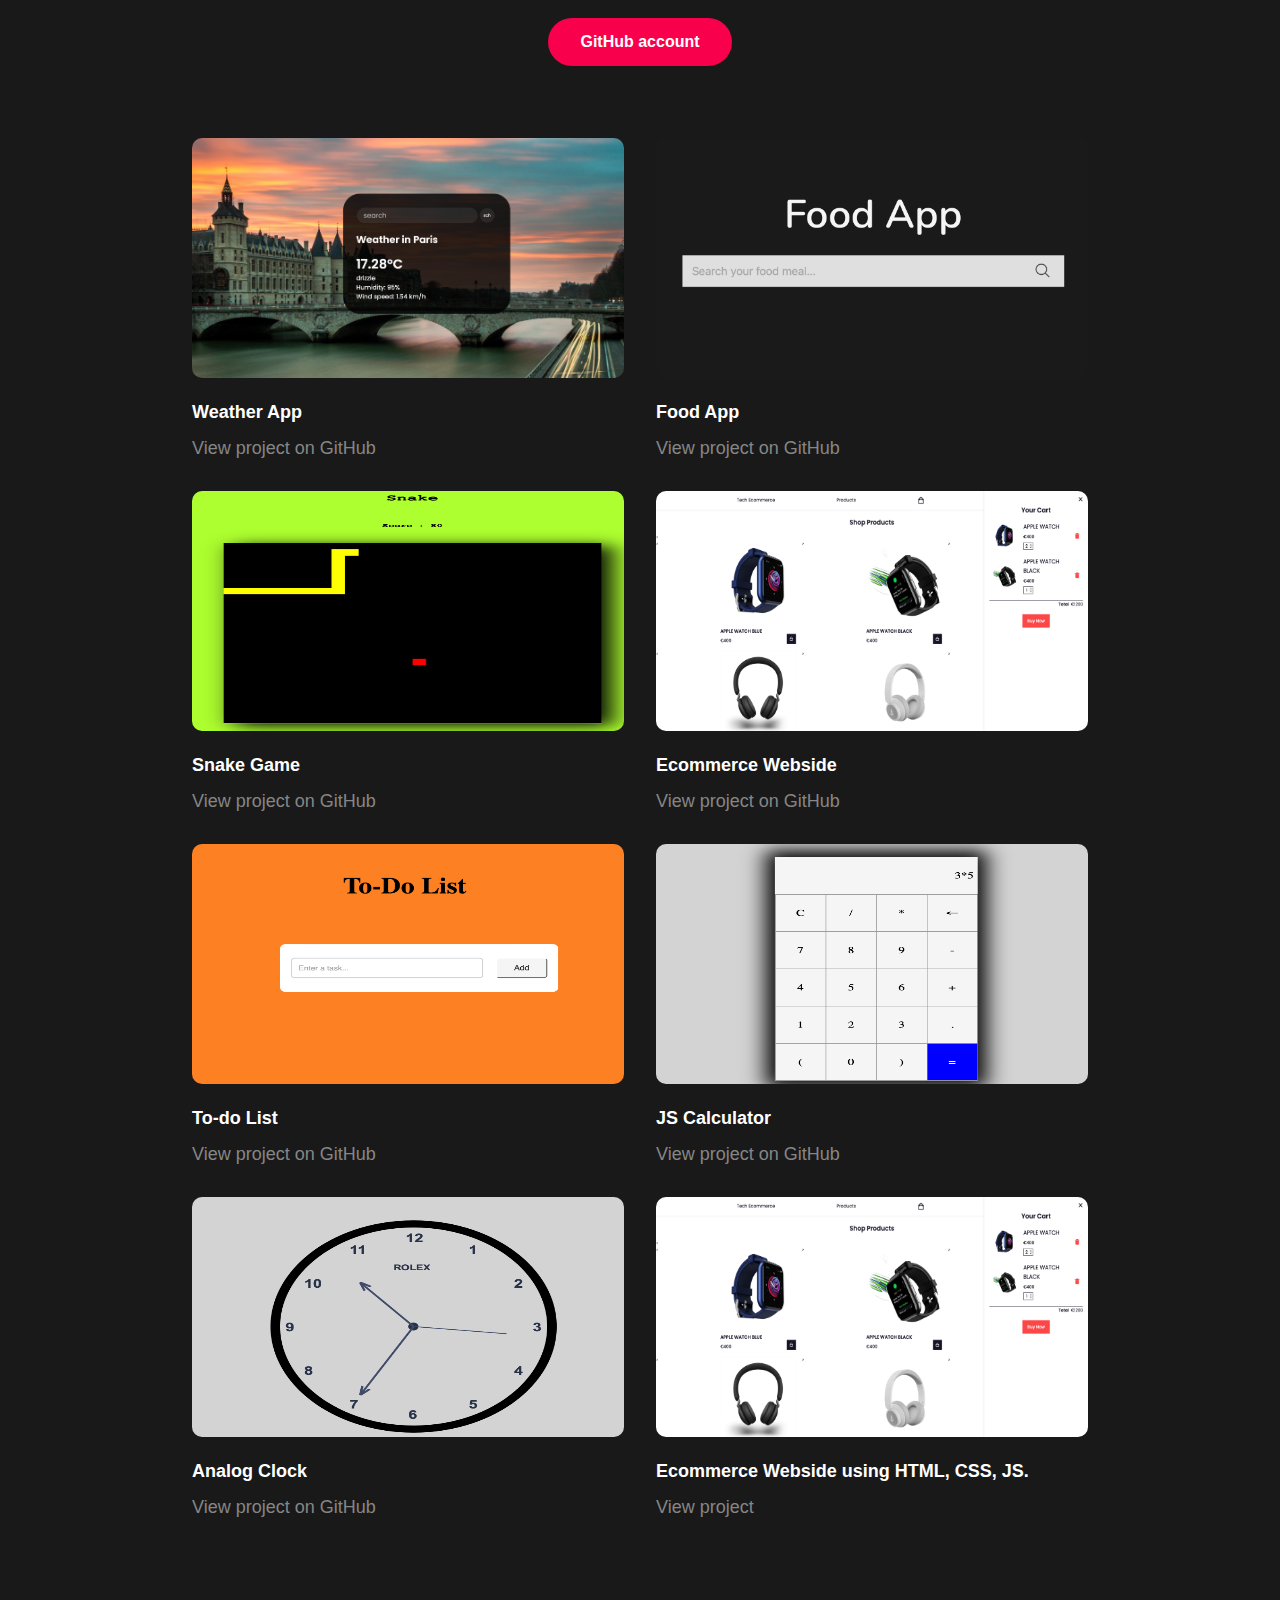
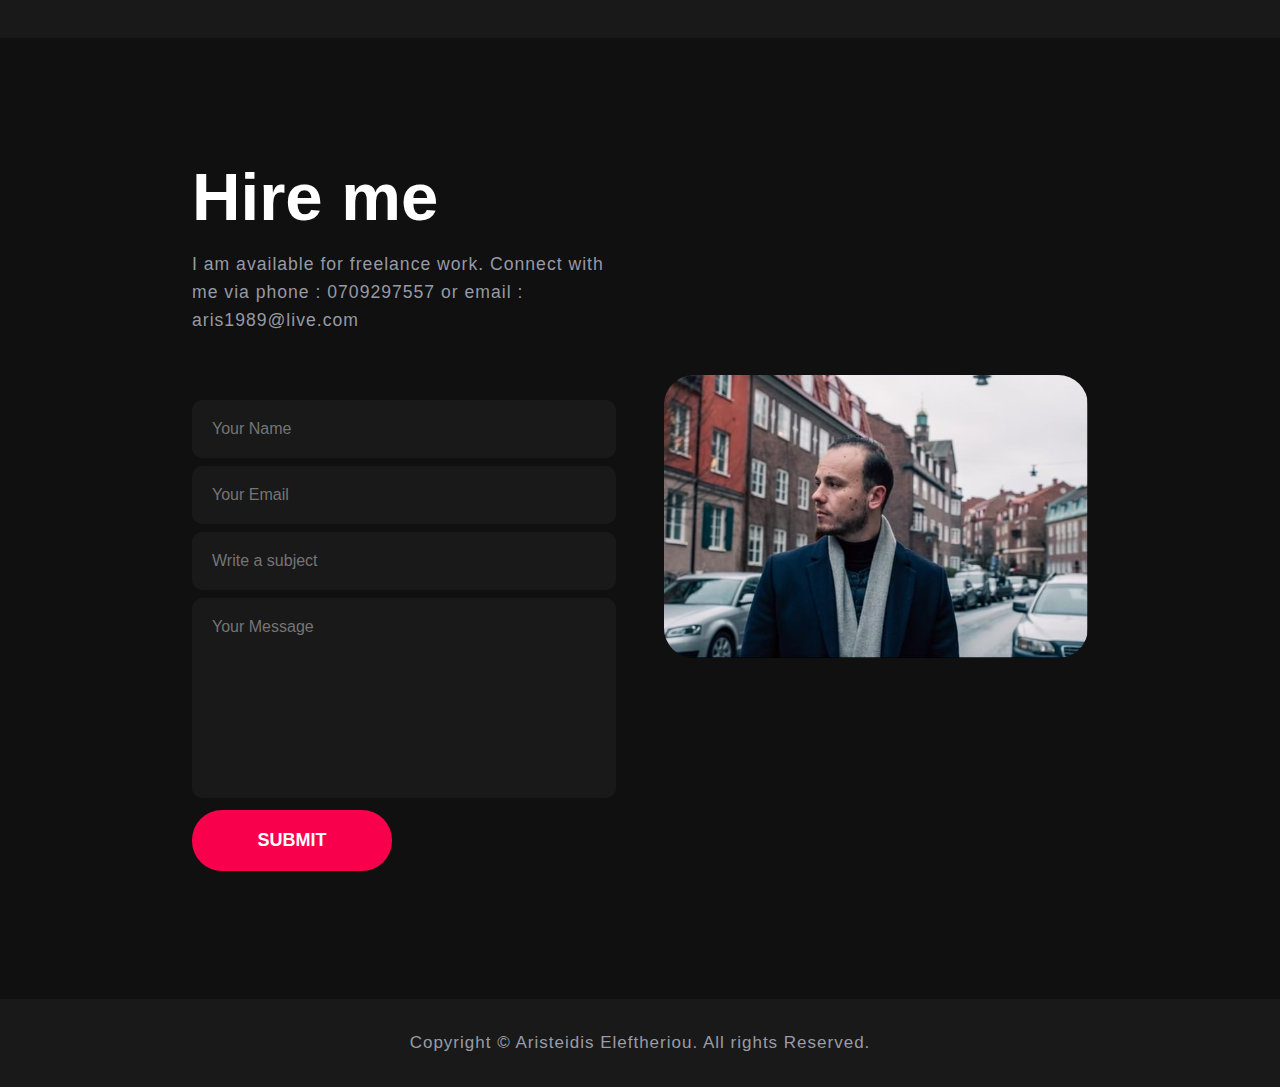
==== commit 17a23ddb: "add github page" ====
--- a/Aris portfolio/index.html
+++ b/Aris portfolio/index.html
@@ -125,45 +125,47 @@
 
                 <div class="portfolio-content">
                     <div class="box">
-                        <img src="./weather_app/bild_weather.png" alt="mac1" height="240" width="305">
-                        <h5>Weather App project using HTML, CSS, JS.</h5>
-                        <a href="./weather_app/index.html" class="AppProject">View project</a>
-                    </div>
-
-                    <div class="box">
-                        <img src="./food_app/bild-foodapp.png" alt="mac1" height="240" width="305">
-                        <h5>Food App project using HTML, CSS, JS.</h5>
-                        <a href="./food_app/food.html" class="AppProject">View project</a>
-                    </div>
-
-                    <div class="box">
-                        <img src="./snake/snake bild.png" alt="mac3" height="240" width="305">
-                        <h5>Snake App project using HTML, CSS, JS.</h5>
-                        <a href="./snake/index.html" class="AppProject">View project</a>
-                    </div>
-
-                    <div class="box">
-                        <img src="./ecommerce/ecommerce_bild.png" alt="mac4" height="240" width="305">
-                        <h5>Ecommerce Webside using HTML, CSS, JS.</h5>
-                        <a href="http://ariselef.github.io/ecommerce-js/" class="AppProject">View project</a>
-                    </div>
-
-                    <div class="box">
-                        <img src="./todo_list/todo_list_bild.png" alt="mac5" height="240" width="305">
-                        <h5>To-do List using HTML, CSS, JS.</h5>
-                        <a href="https://ariselef.github.io/todo-list-js-2/" class="AppProject">View project</a>
-                    </div>
-
-                    <div class="box">
-                        <img src="./js calculator/js_calculator_bild.png" alt="pic6" height="240" width="305">
-                        <h5>Js Calculator using HTML, CSS, JS.</h5>
-                        <a href="https://ariselef.github.io/javascript-calculator/" class="AppProject">View project</a>
-                    </div>
-
-                    <div class="box">
-                        <img src="./analog_clock/analog_clock_bild.png" alt="mac4" height="240" width="305">
-                        <h5>Analog Clock using HTML, CSS, JS.</h5>
-                        <a href="https://ariselef.github.io/analog-clock-js/" class="AppProject">View project</a>
+                        <a href="./weather_app/index.html"> <img src="./weather_app/bild_weather.png" alt="mac5" height="240" width="305"></a>
+                        <a href="./weather_app/index.html"> <h5>Weather App</h5></a>
+                        <a href="https://github.com/Ariselef/weather-app" class="AppProject">View project on GitHub</a>
+                    </div>
+
+                    <div class="box">
+                        <a href="./food_app/food.html"> <img src="./food_app/bild-foodapp.png" alt="mac5" height="240" width="305"></a>
+                        <a href="./food_app/food.html"> <h5>Food App</h5></a>
+                        <a href="https://github.com/Ariselef/Food-api-js" class="AppProject">View project on GitHub</a>
+                    </div>
+
+                    <div class="box">
+                        <a href="./snake/index.html"> <img src="./snake/snake bild.png" alt="mac5" height="240" width="305"></a>
+                        <a href="./snake/index.html"> <h5>Snake Game</h5></a>
+                        <a href="https://github.com/Ariselef/snake-game" class="AppProject">View project on GitHub</a>
+                    </div>
+
+                    <div class="box">
+
+                        <a href="http://ariselef.github.io/ecommerce-js/"> <img src="./ecommerce/ecommerce_bild.png" alt="mac5" height="240" width="305"></a>
+                        <a href="http://ariselef.github.io/ecommerce-js/"> <h5>Ecommerce Webside</h5></a>
+                        <a href="https://github.com/Ariselef/snake-game" class="AppProject">View project on GitHub</a>
+                    </div>
+
+                    <div class="box">
+                        <a href="http://ariselef.github.io/todo-list-js-2/"> <img src="./todo_list/todo_list_bild.png" alt="mac5" height="240" width="305"></a>
+                        <a href="http://ariselef.github.io/todo-list-js-2/"> <h5>To-do List</h5></a>
+                        <a href="https://github.com/Ariselef/todo-list-js-2/" class="AppProject">View project on GitHub</a>
+                    </div>
+
+                    <div class="box">
+                        <a href="http://ariselef.github.io/javascript-calculator/"> <img src="./js calculator/js_calculator_bild.png" alt="mac5" height="240" width="305"></a>
+                        <a href="http://ariselef.github.io/javascript-calculator/"> <h5>JS Calculator</h5></a>
+                        <a href="https://github.com/Ariselef/javascript-calculator/" class="AppProject">View project on GitHub</a>
+                    </div>
+
+                    <div class="box">
+                    
+                        <a href="https://ariselef.github.io/analog-clock-js/"> <img src="./analog_clock/analog_clock_bild.png" alt="mac5" height="240" width="305"></a>
+                        <a href="https://ariselef.github.io/analog-clock-js/"> <h5>Analog Clock</h5></a>
+                        <a href="https://github.com/Ariselef/analog-clock-js" class="AppProject">View project on GitHub</a>
                     </div>
 
                     <div class="box">
--- a/Aris portfolio/style.css
+++ b/Aris portfolio/style.css
@@ -98,7 +98,7 @@
 .home{
     height: 100vh;
     width: 100%;
-    background:url(./portfolio_head.jpg);
+    background:url(./new_portfolio_bild.JPG);
     background-size: cover;
     background-position: center;
     position: relative;
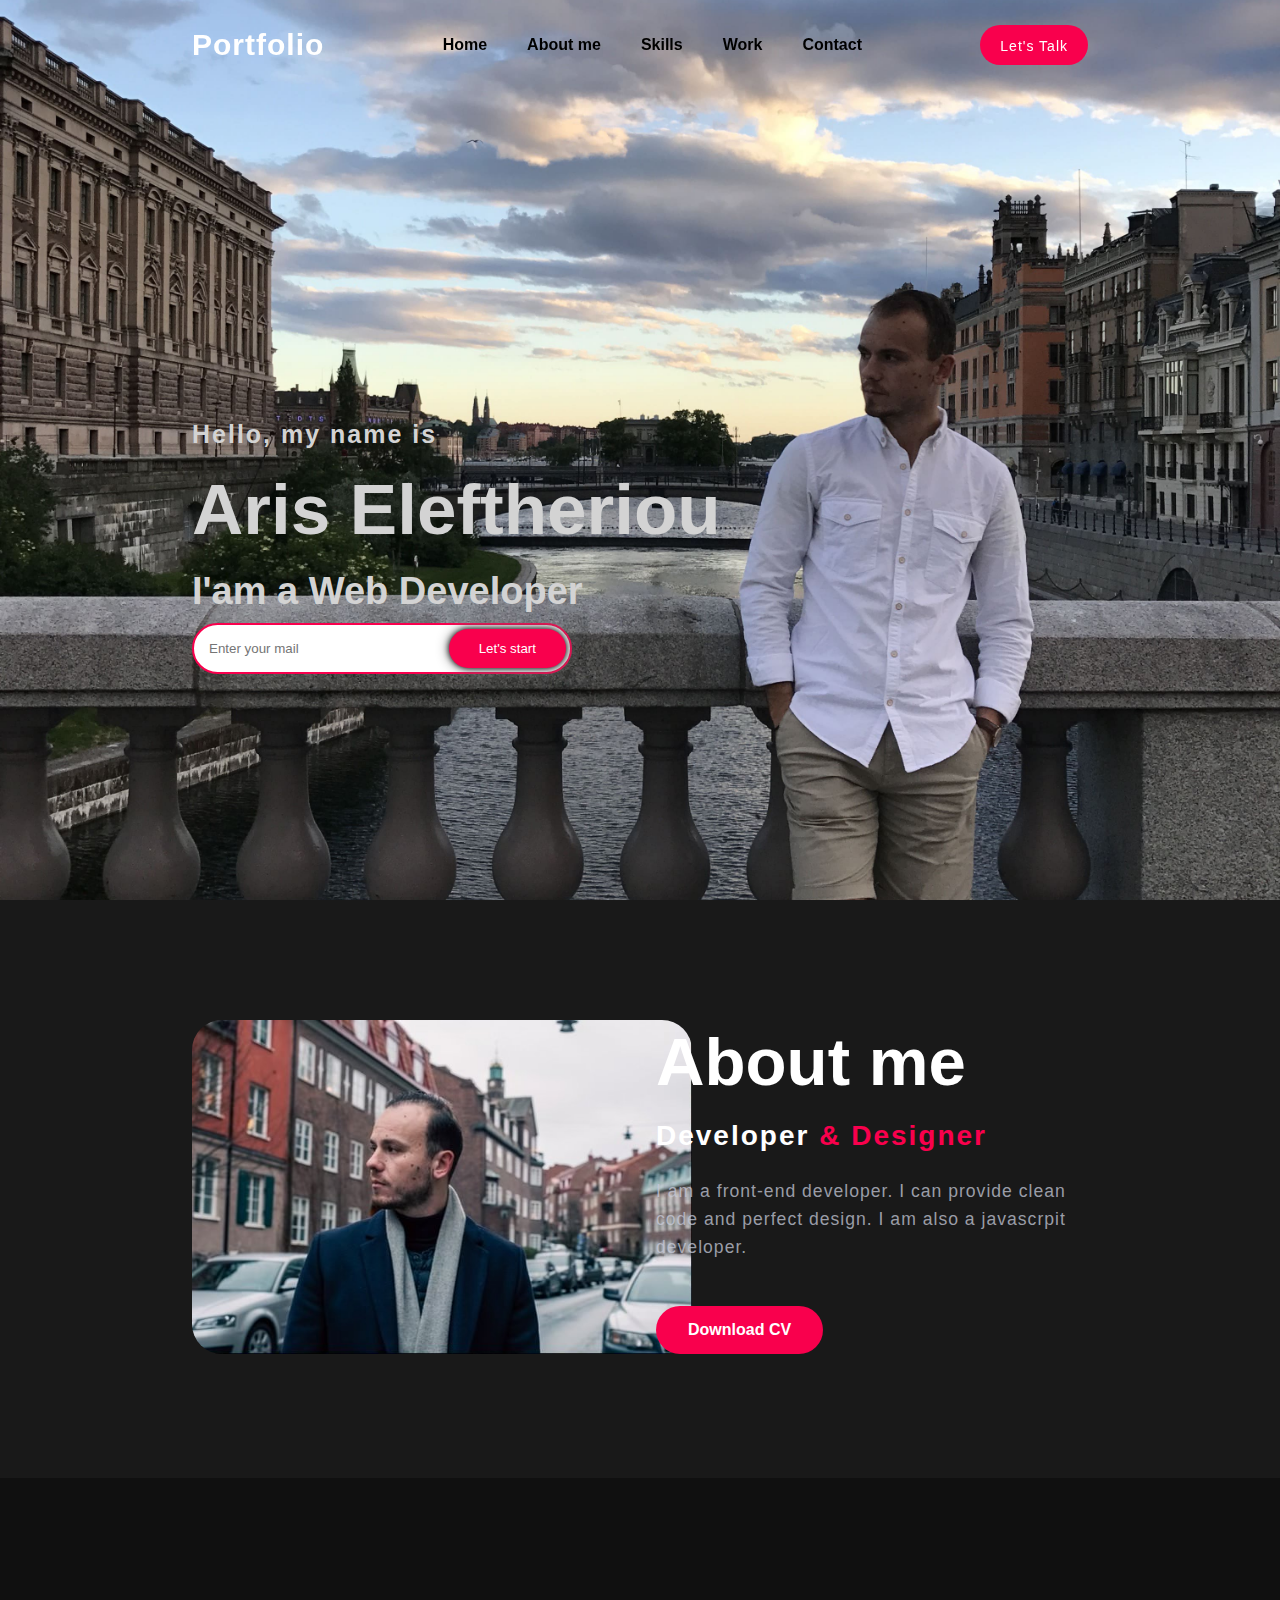
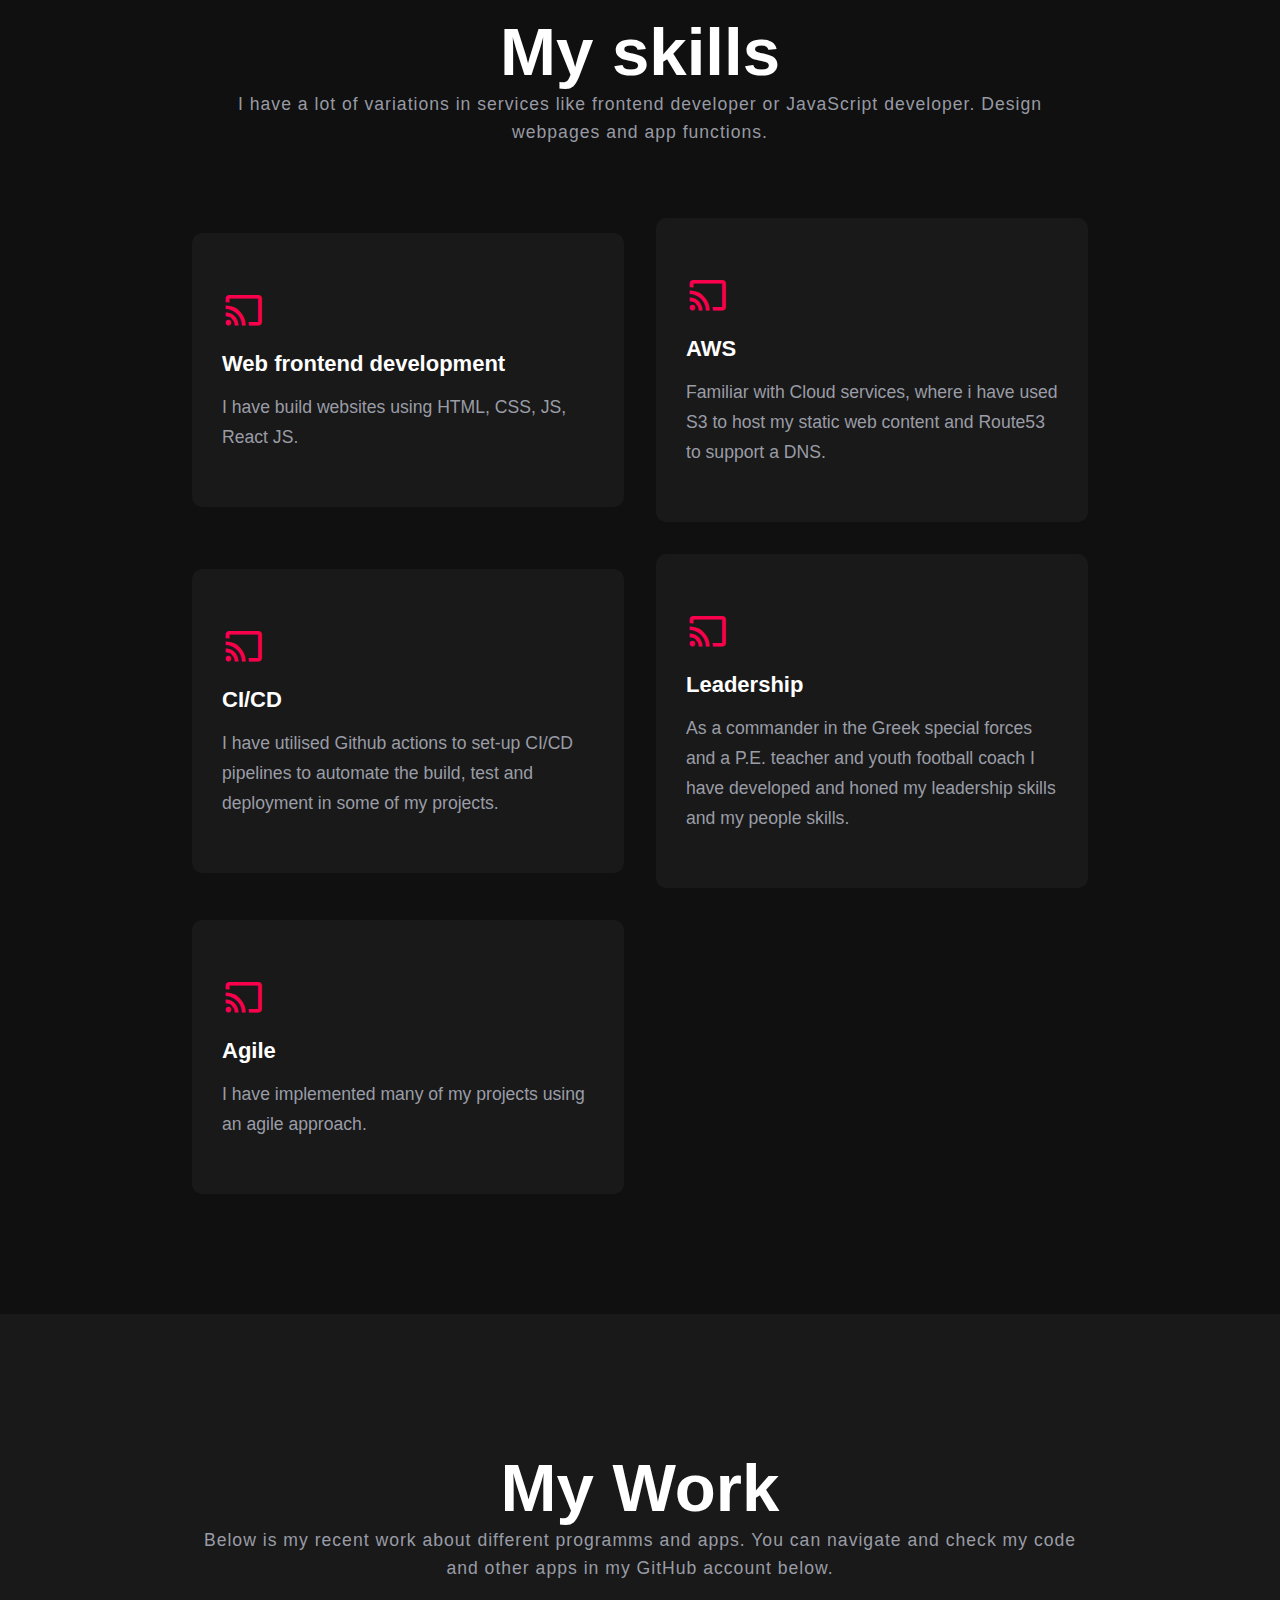
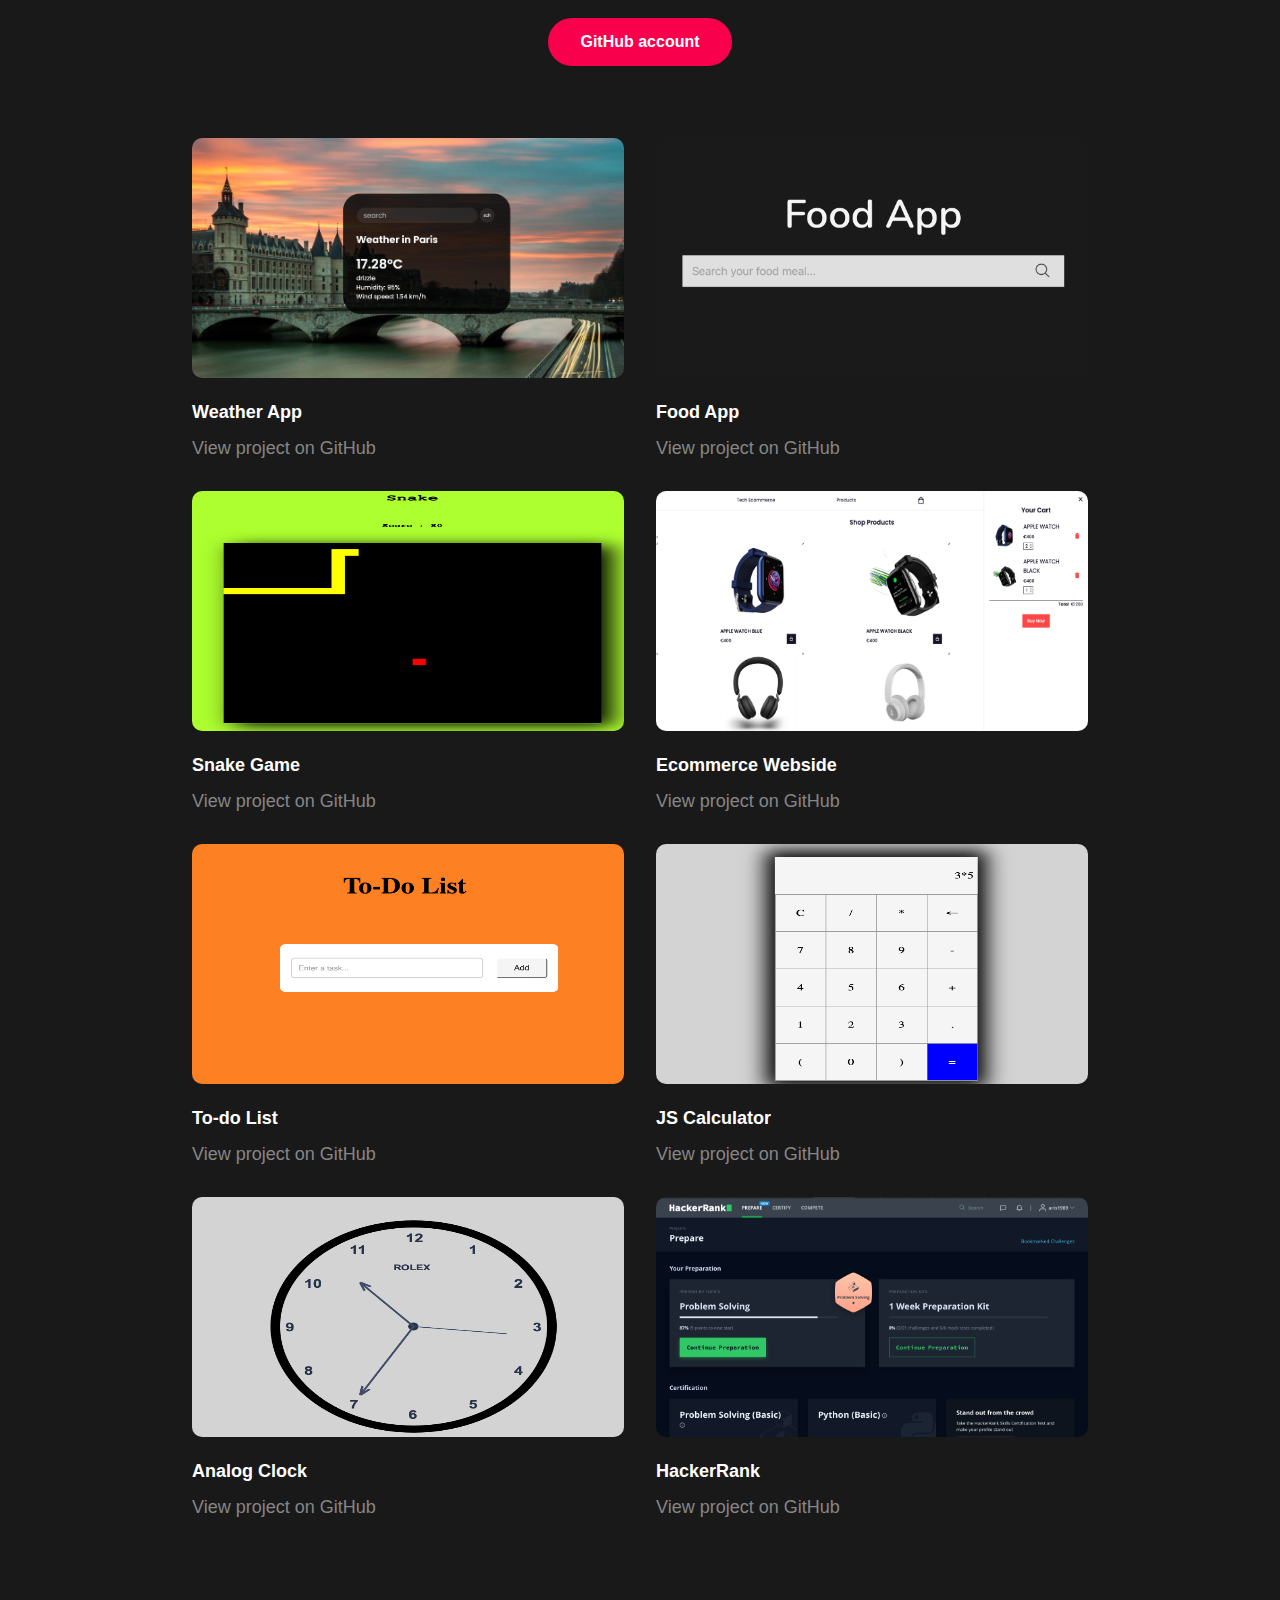
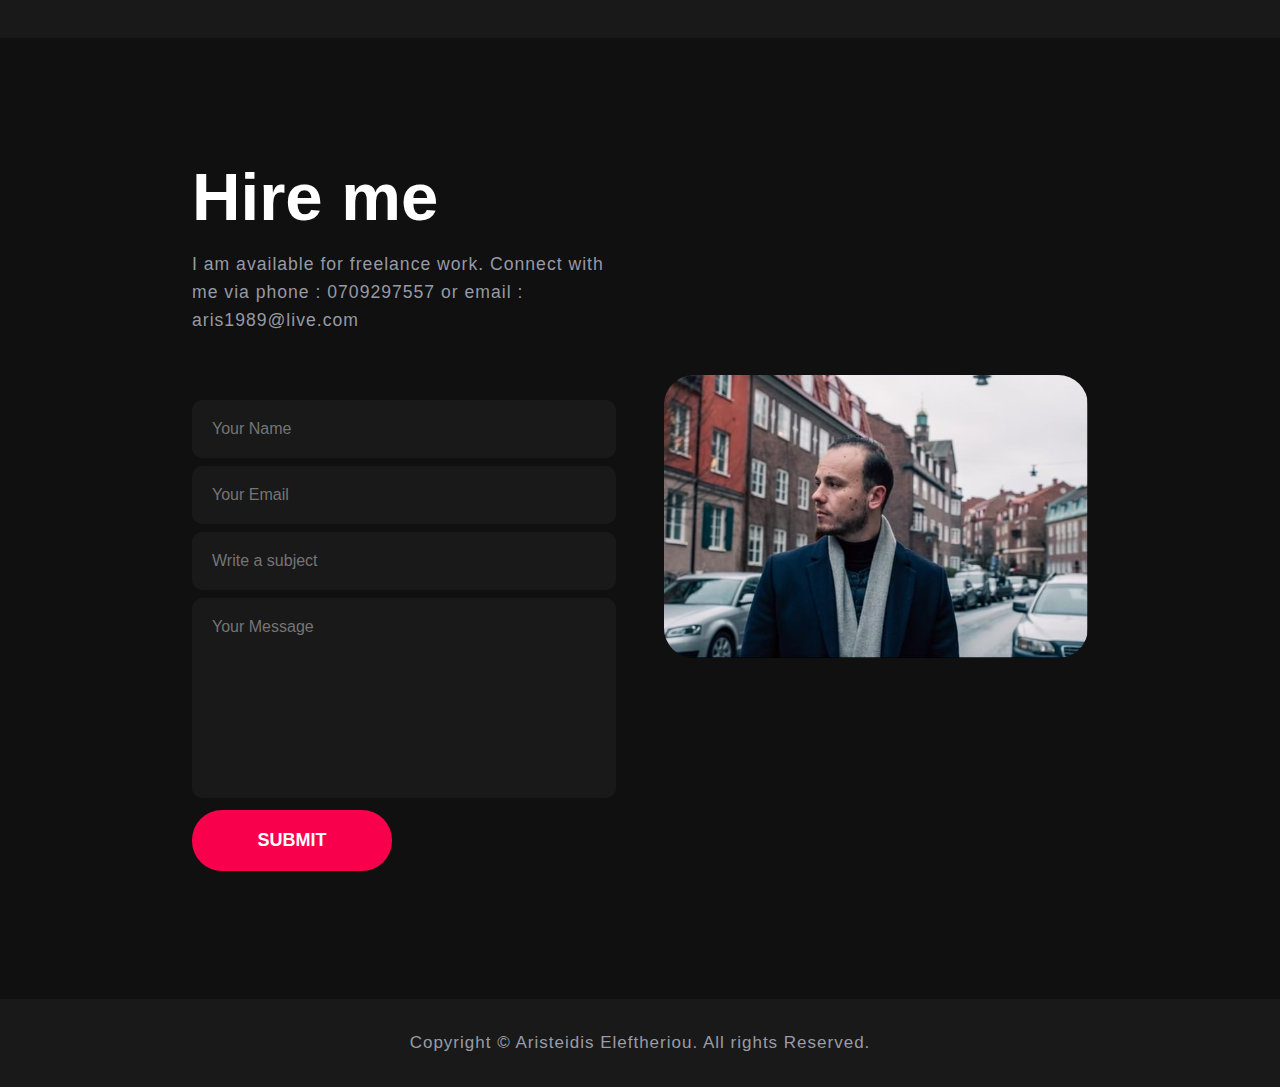
==== commit 8e4894d4: "add hackerrank" ====
--- a/Aris portfolio/index.html
+++ b/Aris portfolio/index.html
@@ -144,34 +144,34 @@
 
                     <div class="box">
 
-                        <a href="http://ariselef.github.io/ecommerce-js/"> <img src="./ecommerce/ecommerce_bild.png" alt="mac5" height="240" width="305"></a>
-                        <a href="http://ariselef.github.io/ecommerce-js/"> <h5>Ecommerce Webside</h5></a>
-                        <a href="https://github.com/Ariselef/snake-game" class="AppProject">View project on GitHub</a>
-                    </div>
-
-                    <div class="box">
-                        <a href="http://ariselef.github.io/todo-list-js-2/"> <img src="./todo_list/todo_list_bild.png" alt="mac5" height="240" width="305"></a>
-                        <a href="http://ariselef.github.io/todo-list-js-2/"> <h5>To-do List</h5></a>
-                        <a href="https://github.com/Ariselef/todo-list-js-2/" class="AppProject">View project on GitHub</a>
-                    </div>
-
-                    <div class="box">
-                        <a href="http://ariselef.github.io/javascript-calculator/"> <img src="./js calculator/js_calculator_bild.png" alt="mac5" height="240" width="305"></a>
-                        <a href="http://ariselef.github.io/javascript-calculator/"> <h5>JS Calculator</h5></a>
-                        <a href="https://github.com/Ariselef/javascript-calculator/" class="AppProject">View project on GitHub</a>
+                        <a href="http://ariselef.github.io/ecommerce-js"> <img src="./ecommerce/ecommerce_bild.png" alt="mac5" height="240" width="305"></a>
+                        <a href="http://ariselef.github.io/ecommerce-js"> <h5>Ecommerce Webside</h5></a>
+                        <a href="https://github.com/Ariselef/ecommerce-js" class="AppProject">View project on GitHub</a>
+                    </div>
+
+                    <div class="box">
+                        <a href="http://ariselef.github.io/todo-list-js-2"> <img src="./todo_list/todo_list_bild.png" alt="mac5" height="240" width="305"></a>
+                        <a href="http://ariselef.github.io/todo-list-js-2"> <h5>To-do List</h5></a>
+                        <a href="https://github.com/Ariselef/todo-list-js-2" class="AppProject">View project on GitHub</a>
+                    </div>
+
+                    <div class="box">
+                        <a href="http://ariselef.github.io/javascript-calculator"> <img src="./js calculator/js_calculator_bild.png" alt="mac5" height="240" width="305"></a>
+                        <a href="http://ariselef.github.io/javascript-calculator"> <h5>JS Calculator</h5></a>
+                        <a href="https://github.com/Ariselef/javascript-calculator" class="AppProject">View project on GitHub</a>
                     </div>
 
                     <div class="box">
                     
-                        <a href="https://ariselef.github.io/analog-clock-js/"> <img src="./analog_clock/analog_clock_bild.png" alt="mac5" height="240" width="305"></a>
-                        <a href="https://ariselef.github.io/analog-clock-js/"> <h5>Analog Clock</h5></a>
+                        <a href="https://ariselef.github.io/analog-clock-js"> <img src="./analog_clock/analog_clock_bild.png" alt="mac5" height="240" width="305"></a>
+                        <a href="https://ariselef.github.io/analog-clock-js"> <h5>Analog Clock</h5></a>
                         <a href="https://github.com/Ariselef/analog-clock-js" class="AppProject">View project on GitHub</a>
                     </div>
 
                     <div class="box">
-                        <img src="./ecommerce/ecommerce_bild.png" alt="mac4" height="240" width="305">
-                        <h5>Ecommerce Webside using HTML, CSS, JS.</h5>
-                        <a href="http://ariselef.github.io/ecommerce-js/" class="AppProject">View project</a>
+                        <img src="./hackerrank solutions/hackerrank_img.png" alt="mac4" height="240" width="305">
+                        <h5>HackerRank</h5>
+                        <a href="https://github.com/Ariselef/hackerrank-solutions" class="AppProject">View project on GitHub</a>
                     </div>
 
                 </div>
--- a/Aris portfolio/style.css
+++ b/Aris portfolio/style.css
@@ -98,7 +98,7 @@
 .home{
     height: 100vh;
     width: 100%;
-    background:url(./new_portfolio_bild.JPG);
+    background:url(./new_portfolio_bild_min2.jpg);
     background-size: cover;
     background-position: center;
     position: relative;
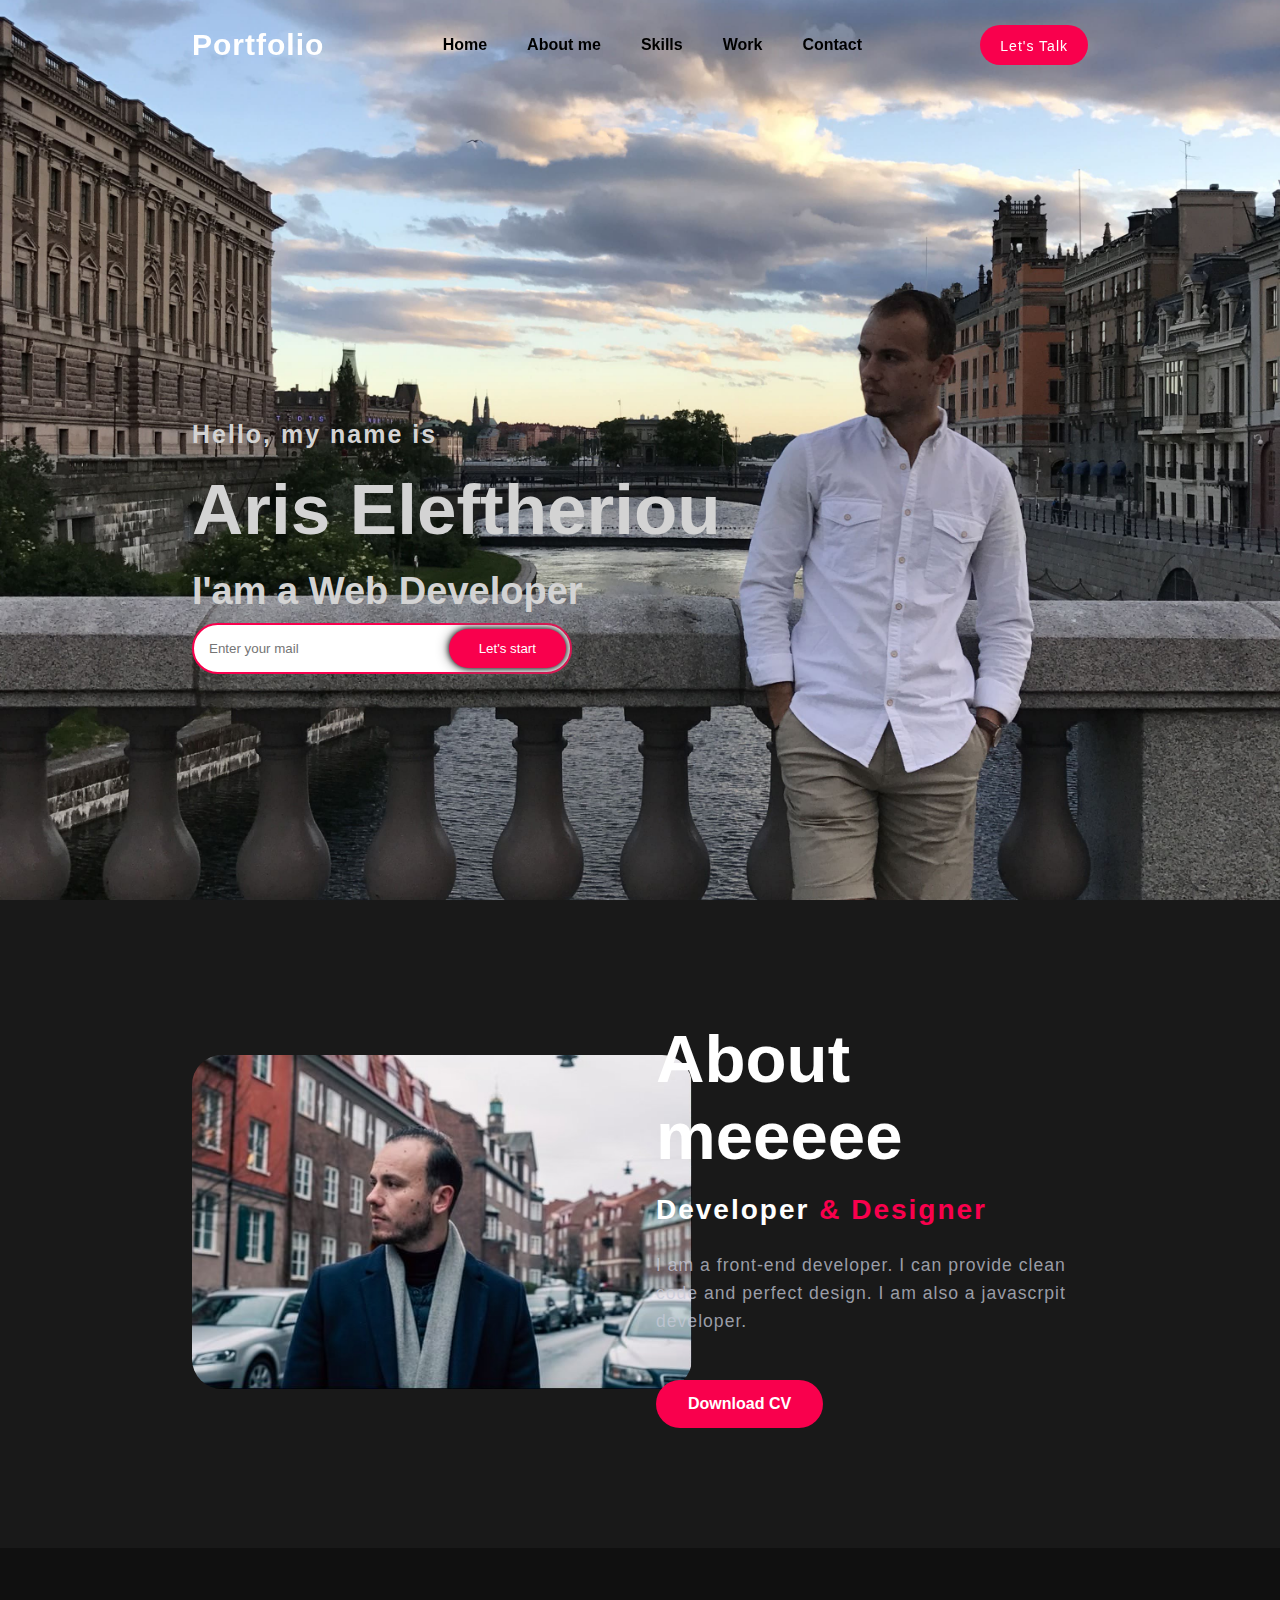
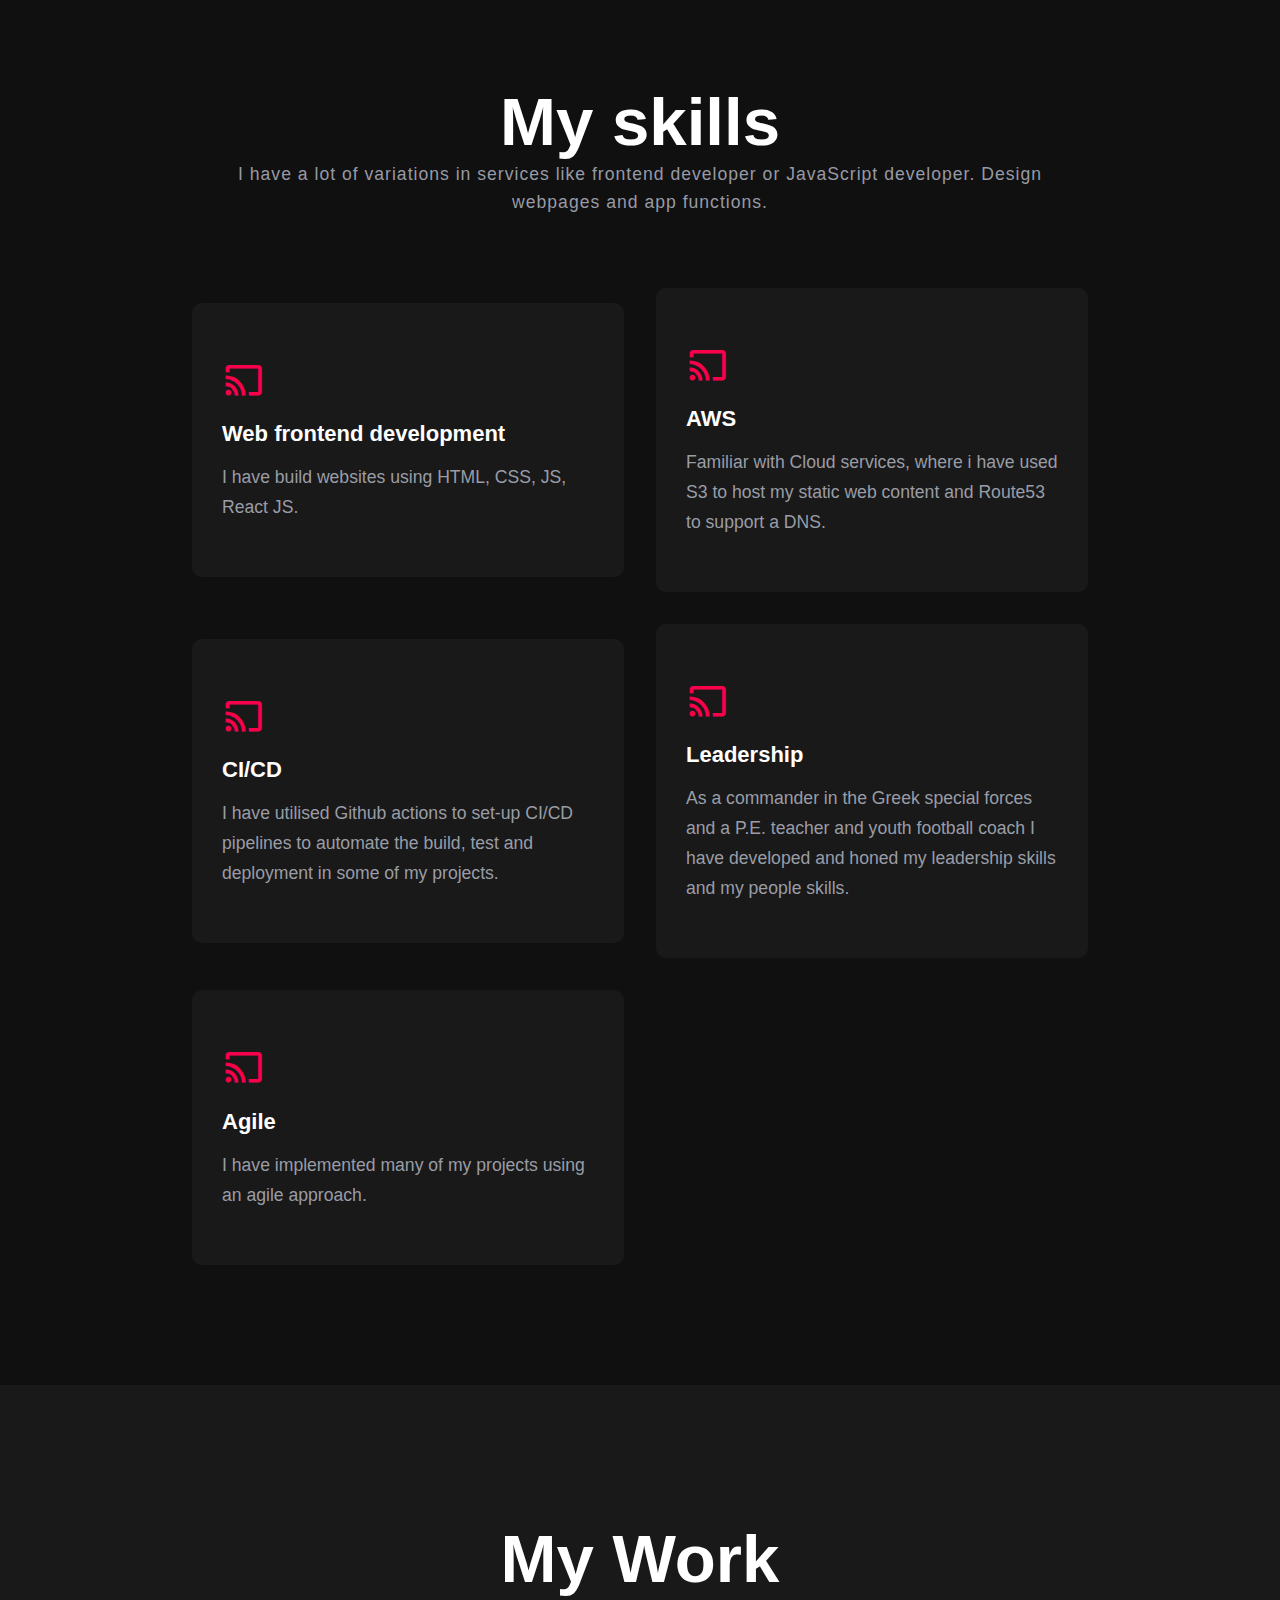
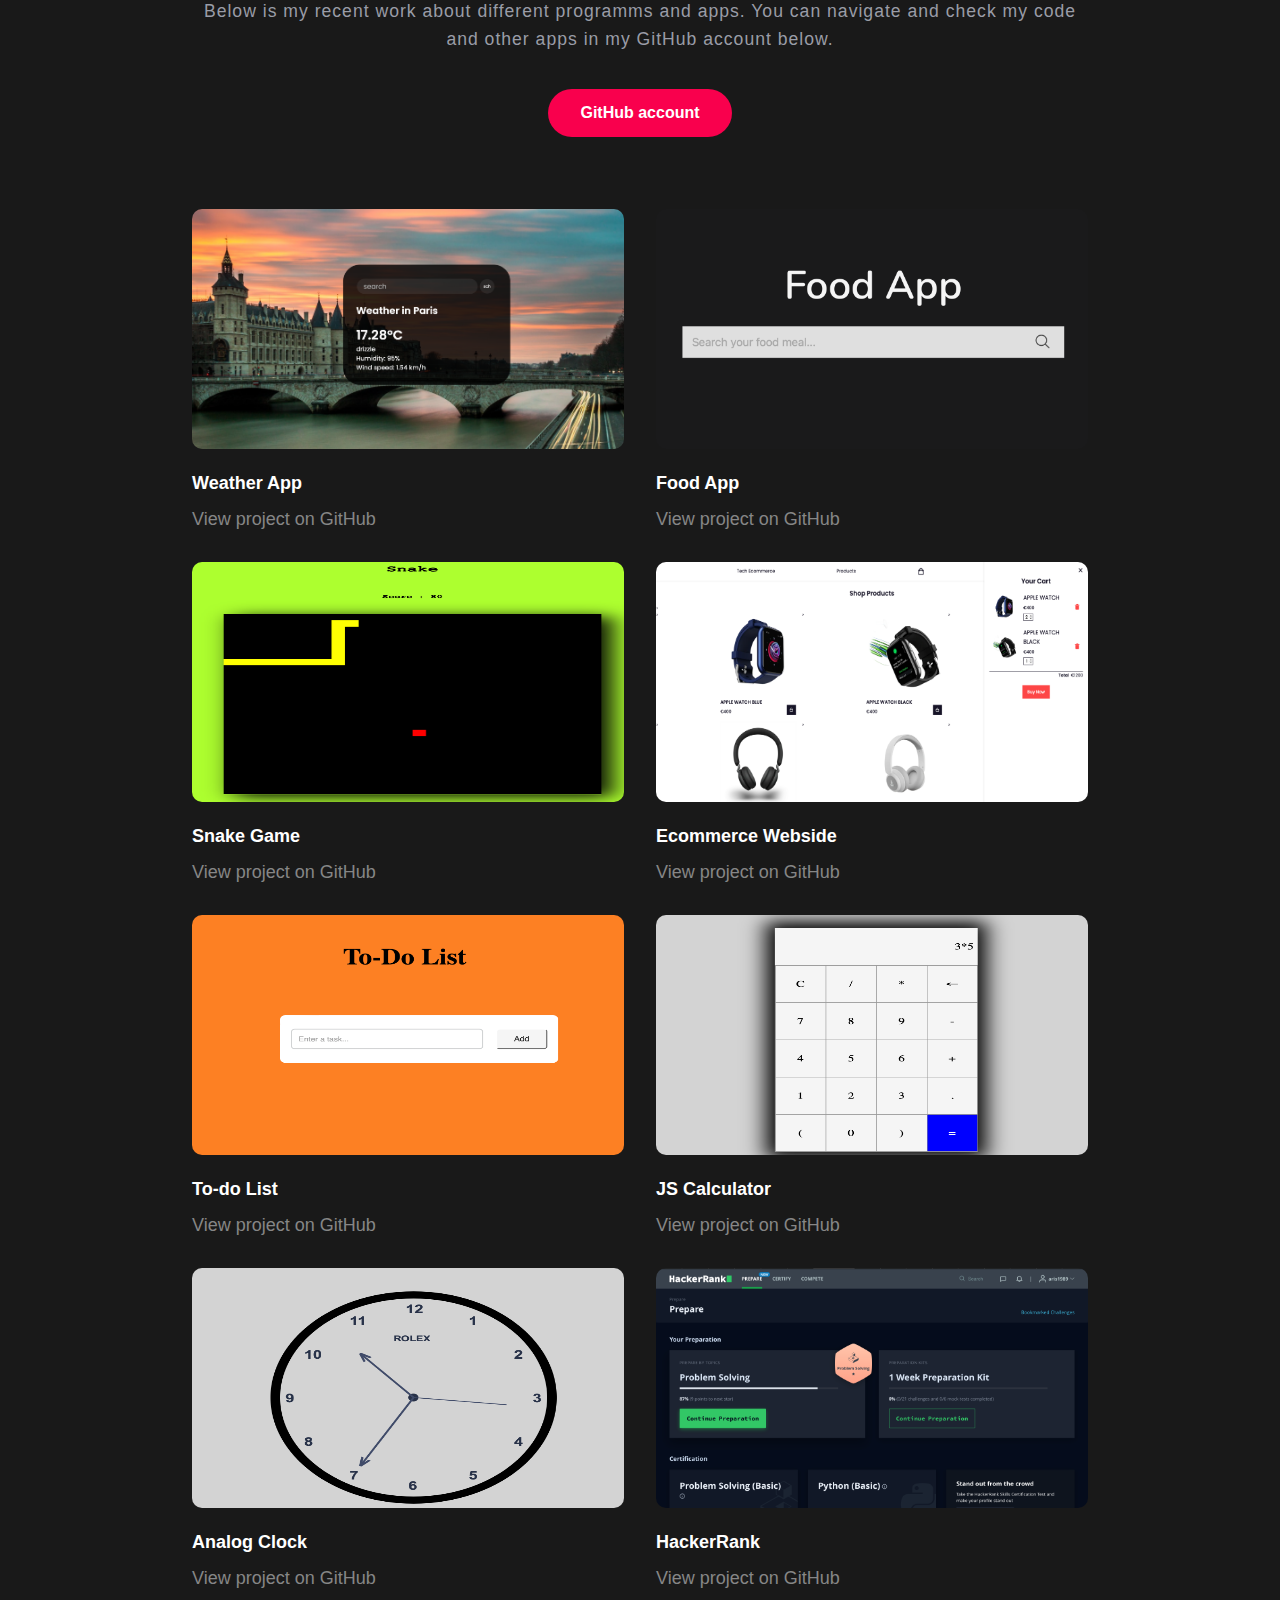
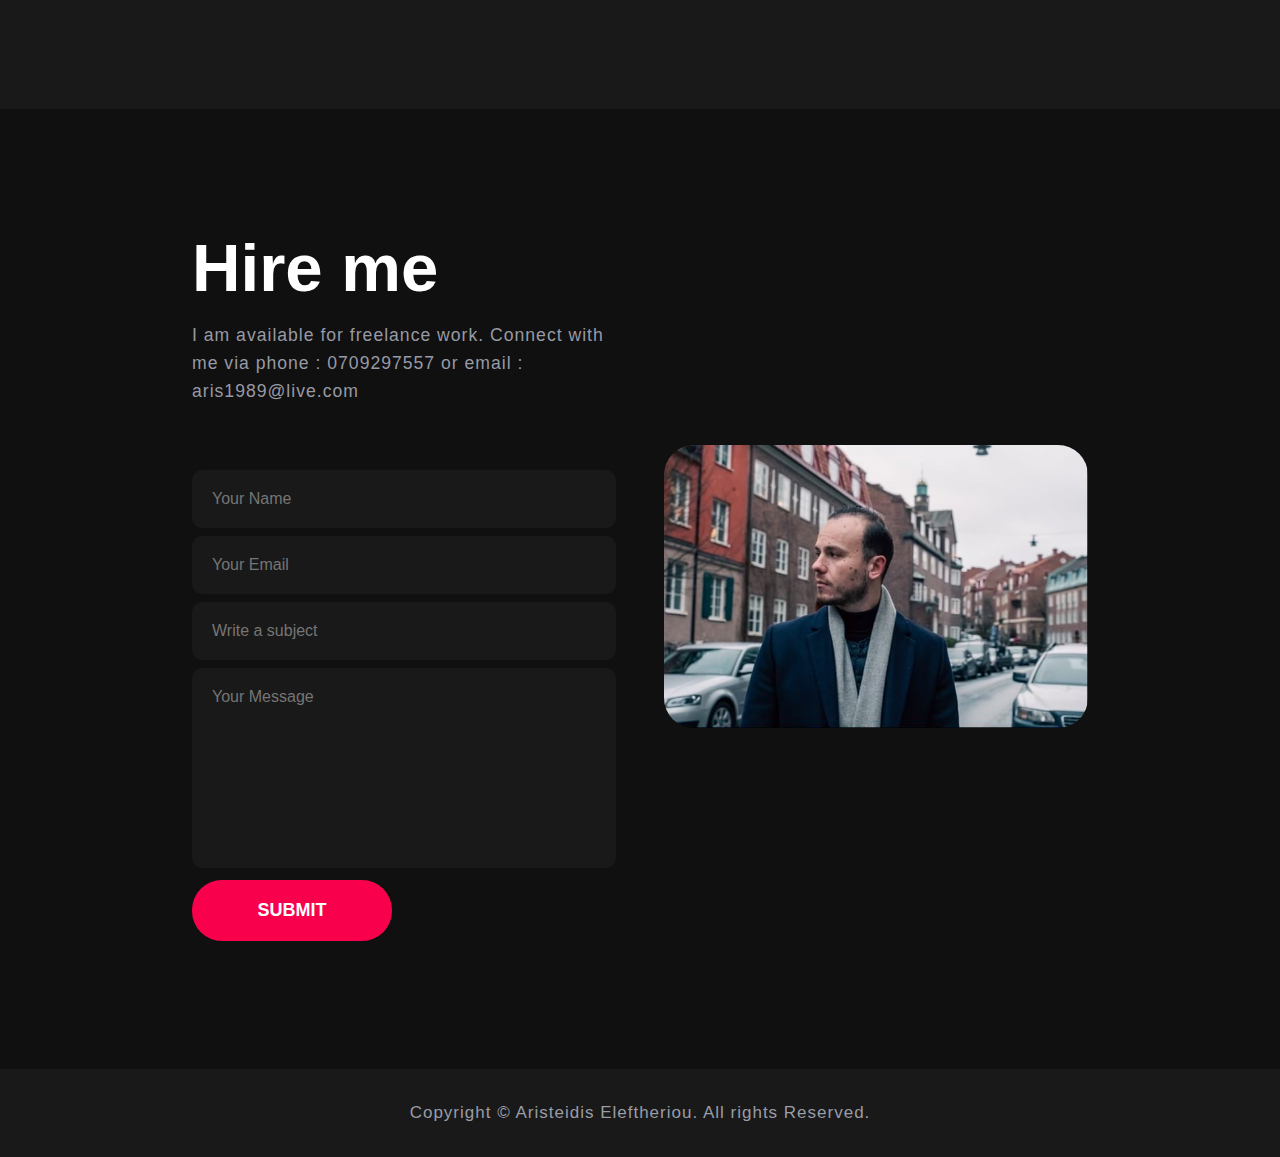
==== commit e65ae90d: "test sida" ====
--- a/Aris portfolio/index.html
+++ b/Aris portfolio/index.html
@@ -53,7 +53,7 @@
         </div>
 
         <div class="about-text">
-            <h2>About me</h2>
+            <h2>About meeeee</h2>
             <h5>Developer <span>& Designer</span></h5>
             <p>I am a front-end developer. I can provide clean code and perfect
                 design. I am also a javascrpit developer.</p>
@@ -169,8 +169,8 @@
                     </div>
 
                     <div class="box">
-                        <img src="./hackerrank solutions/hackerrank_img.png" alt="mac4" height="240" width="305">
-                        <h5>HackerRank</h5>
+                        <a href="https://github.com/Ariselef/hackerrank-solutions"> <img src="./hackerrank solutions/hackerrank_img.png" alt="mac5" height="240" width="305"></a>
+                        <a href="https://github.com/Ariselef/hackerrank-solutions"> <h5>HackerRank</h5></a>
                         <a href="https://github.com/Ariselef/hackerrank-solutions" class="AppProject">View project on GitHub</a>
                     </div>
 
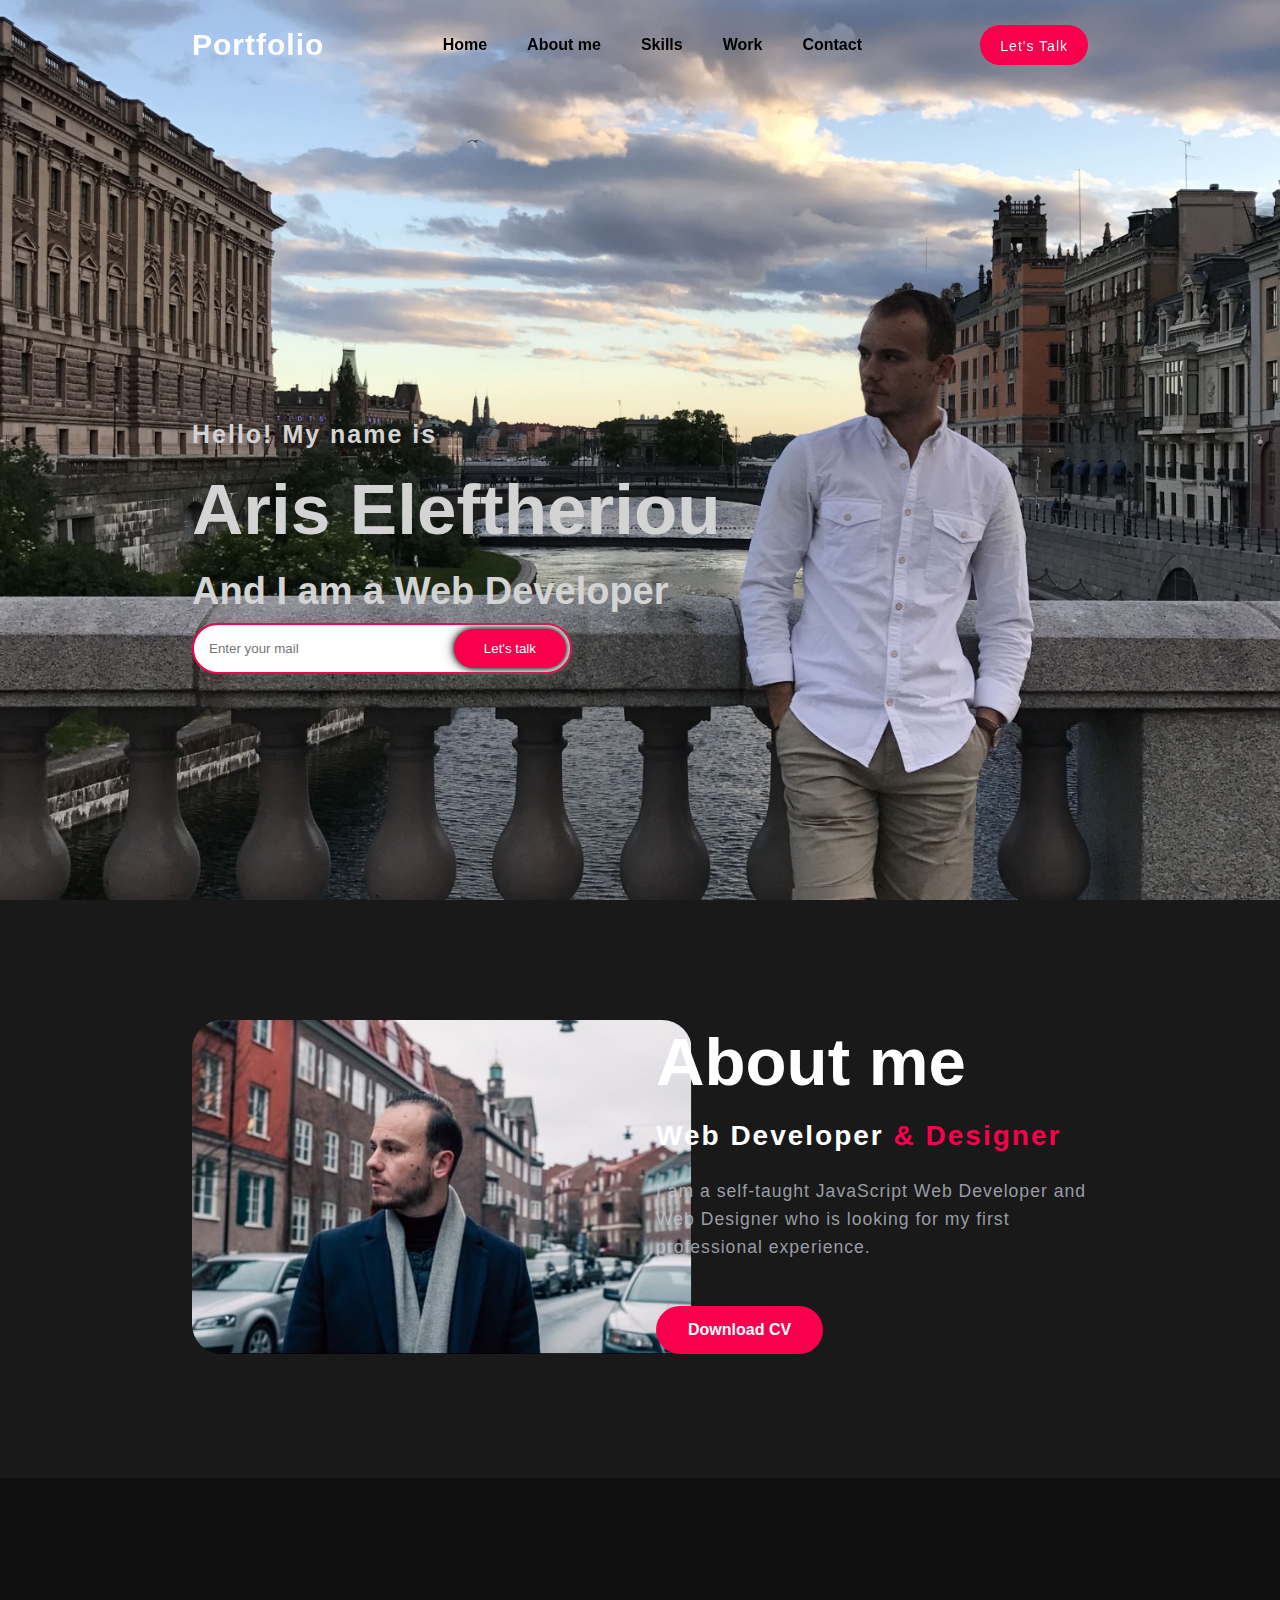
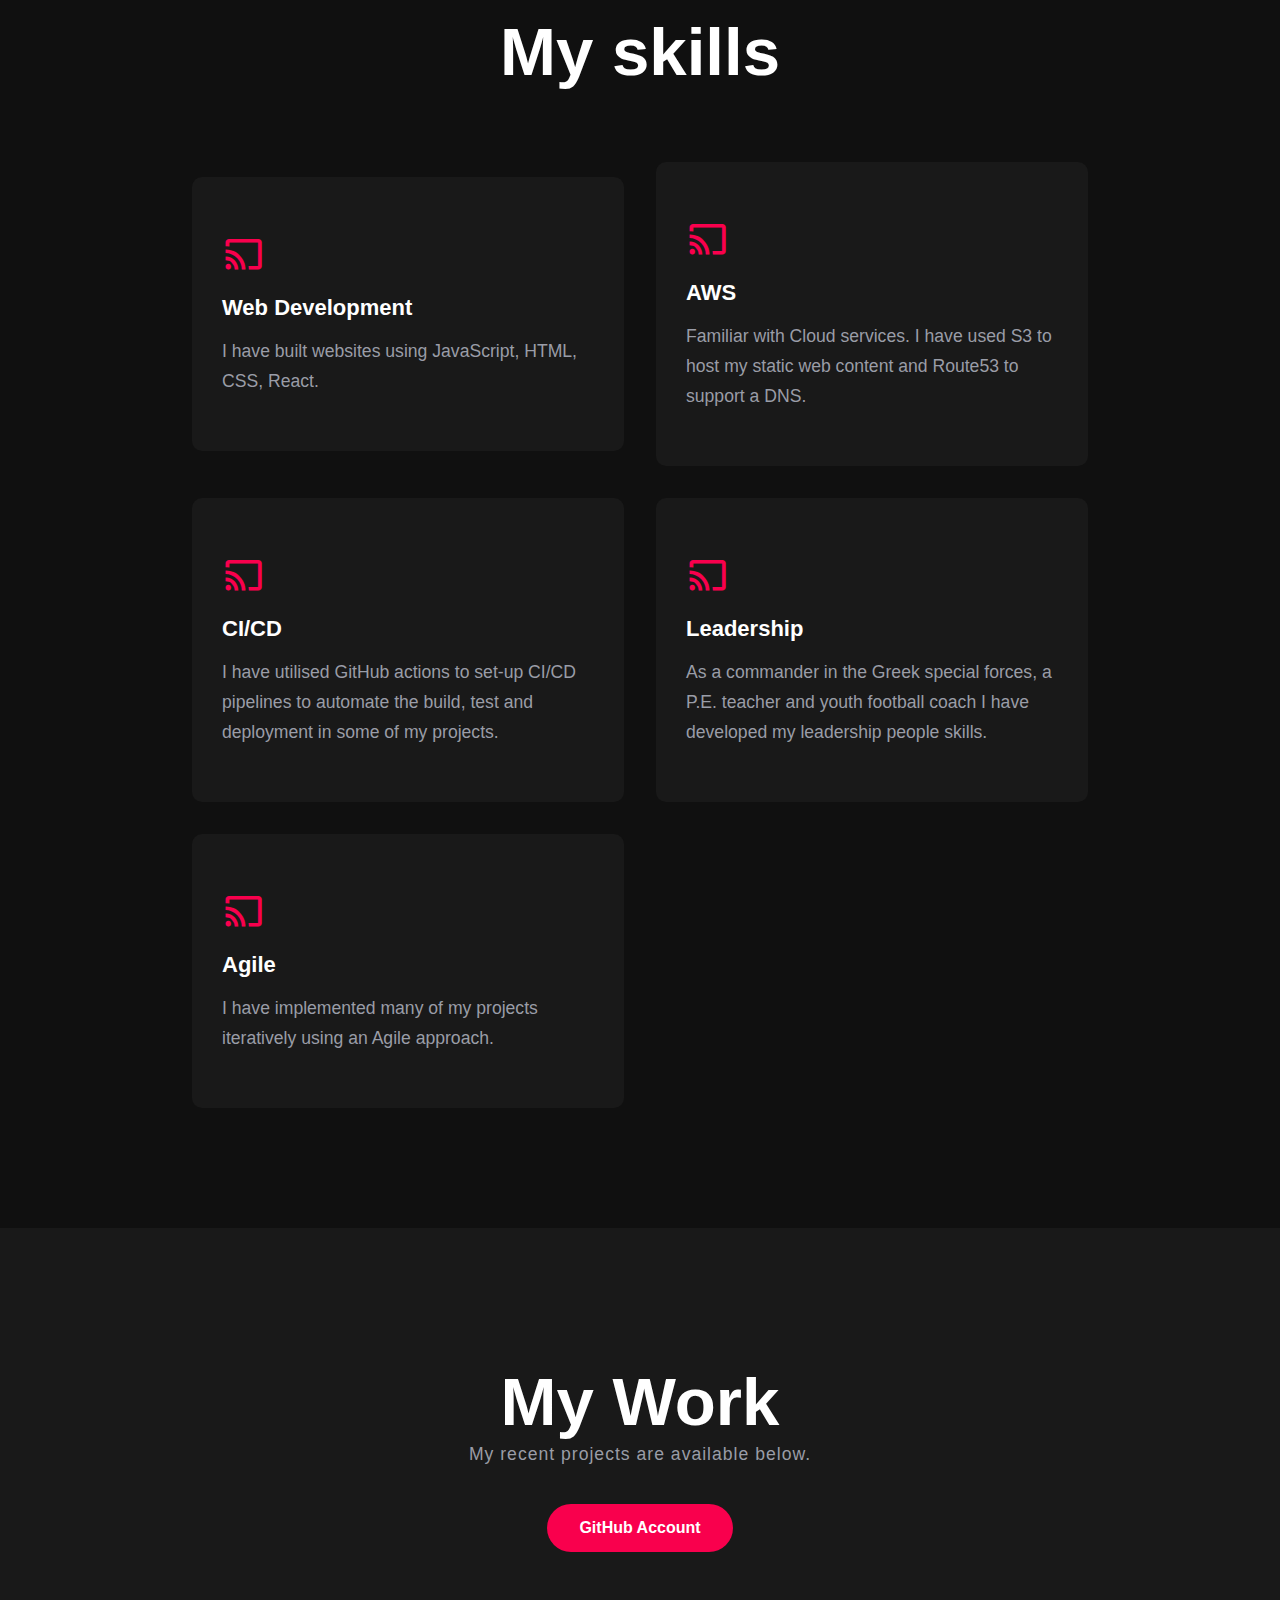
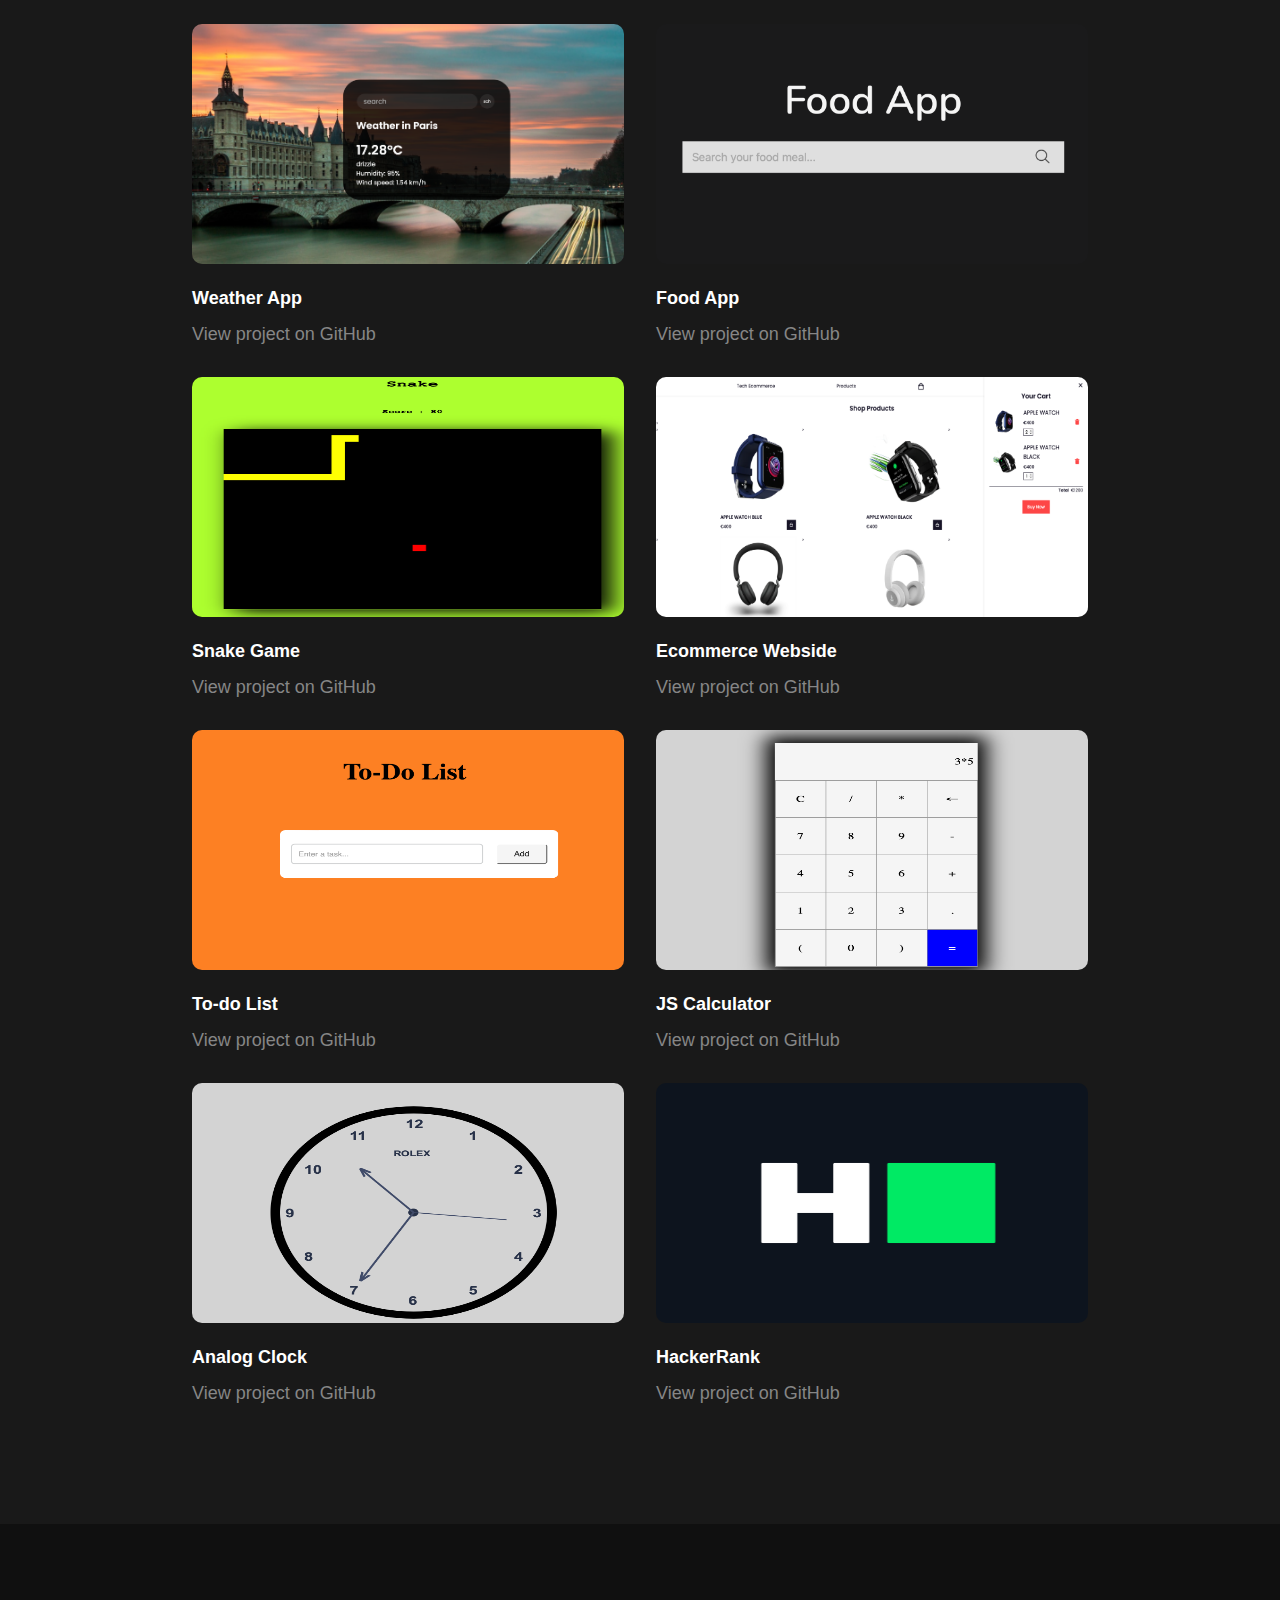
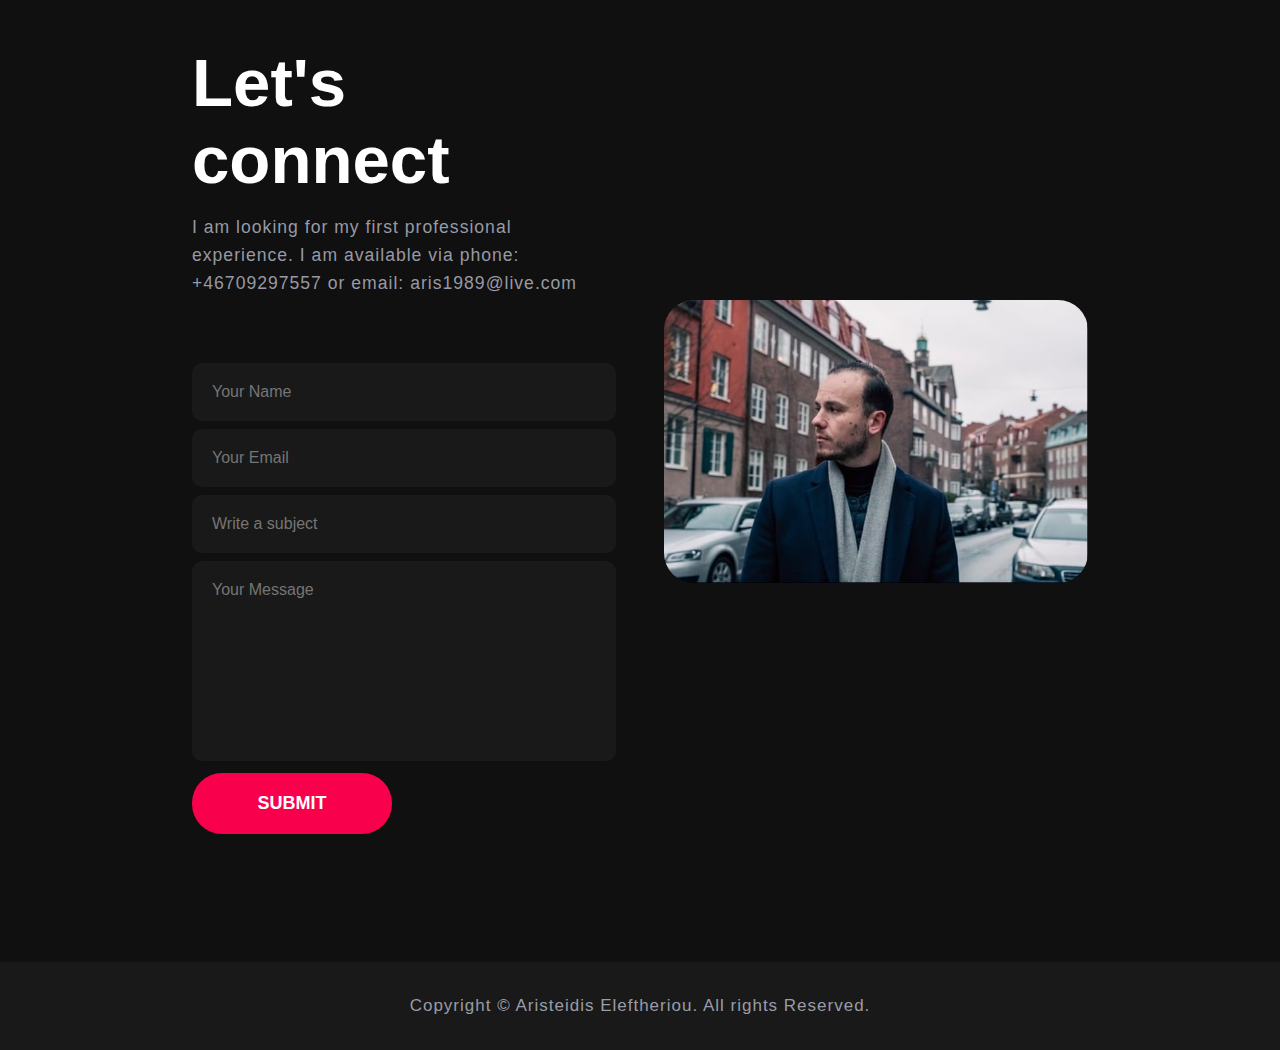
==== commit 30f5fe13: "add last details" ====
--- a/Aris portfolio/index.html
+++ b/Aris portfolio/index.html
@@ -34,13 +34,13 @@
     <!-- start home -->
     <section class="home" id="home">
         <div class="home-text">
-            <h4>Hello, my name is</h4>
+            <h4>Hello! My name is</h4>
             <h1>Aris Eleftheriou</h1>
-            <h3>I'am a Web Developer</h3>
+            <h3>And I am a Web Developer</h3>
             <div class="newslatter">
                 <form action="#contact">
                     <input type="email" name="mail" id="mail" placeholder="Enter your mail">
-                    <input type="submit" name="submit" value="Let's start">
+                    <input type="submit" name="submit" value="Let's talk">
                 </form>
             </div>
         </div>
@@ -53,11 +53,11 @@
         </div>
 
         <div class="about-text">
-            <h2>About meeeee</h2>
-            <h5>Developer <span>& Designer</span></h5>
-            <p>I am a front-end developer. I can provide clean code and perfect
-                design. I am also a javascrpit developer.</p>
-            <a href="./cv/Aristeidis_Eleftheriou.pdf" class="btn">Download CV</a>    
+            <h2>About me</h2>
+            <h5>Web Developer <span>& Designer</span></h5>
+            <p>I am a self-taught JavaScript Web Developer and Web Designer who is looking for 
+                my first professional experience.</p>
+            <a href="./cv/Aris_Eleftheriou-Resume.pdf" class="btn">Download CV</a>
         </div>
     </section>
 
@@ -65,46 +65,41 @@
     <section class="services" id="services">
         <div class="center">
             <h2>My skills</h2>
-            <p>I have a lot of variations in services like frontend developer or JavaScript developer.
-                Design webpages and app functions.</p>
         </div>
 
         <div class="service-content">
             <div class="row">
                 <i class='bx bx-cast'></i>
-                <h3>Web frontend development</h3>
-                <p>I have build websites using HTML, CSS, JS, React JS.</p>
+                <h3>Web Development</h3>
+                <p>I have built websites using JavaScript, HTML, CSS, React.</p>
             </div>
 
             <div class="row">
                 <i class='bx bx-cast'></i>
                 <h3>AWS</h3>
-                <p>Familiar with Cloud services, where i have used S3 to 
-                   host my static web content and Route53 to support a DNS.
+                <p>Familiar with Cloud services. I have used S3 to host my static web content and Route53 to support a DNS.
                 </p>
             </div>
 
             <div class="row">
                 <i class='bx bx-cast'></i>
                 <h3>CI/CD</h3>
-                <p>I have utilised Github actions to set-up CI/CD pipelines
-                   to automate the build, test and deployment in some of my projects.
+                <p>I have utilised GitHub actions to set-up CI/CD pipelines to automate the build, test and deployment in some of my projects.
                 </p>
              </div>
 
             <div class="row">
                 <i class='bx bx-cast'></i>
                 <h3>Leadership</h3>
-                <p>As a commander in the Greek special forces and a P.E. teacher 
-                    and youth football coach I have developed and honed my leadership 
-                    skills and my people skills.
+                <p>As a commander in the Greek special forces, a P.E. teacher
+                    and youth football coach I have developed my leadership people skills.
                 </p>
             </div>
 
             <div class="row">
                 <i class='bx bx-cast'></i>
                 <h3>Agile</h3>
-                <p>I have implemented many of my projects using an agile approach.
+                <p>I have implemented many of my projects iteratively using an Agile approach.
                 </p>
             </div>
 
@@ -115,12 +110,11 @@
              <section class="portfolio" id="portfolio">
                 <div class="center">
                     <h2>My Work</h2>
-                    <p>Below is my recent work about different programms and apps. You can navigate and check 
-                      my code and other apps in my GitHub account below.
+                    <p>My recent projects are available below.
                     </p>
                     <br>
                     <br>
-                    <a href="https://github.com/Ariselef?tab=repositories" class="btn">GitHub account</a> 
+                    <a href="https://github.com/Ariselef?tab=repositories" class="btn">GitHub Account</a>
                 </div>
 
                 <div class="portfolio-content">
@@ -162,14 +156,14 @@
                     </div>
 
                     <div class="box">
-                    
+
                         <a href="https://ariselef.github.io/analog-clock-js"> <img src="./analog_clock/analog_clock_bild.png" alt="mac5" height="240" width="305"></a>
                         <a href="https://ariselef.github.io/analog-clock-js"> <h5>Analog Clock</h5></a>
                         <a href="https://github.com/Ariselef/analog-clock-js" class="AppProject">View project on GitHub</a>
                     </div>
 
                     <div class="box">
-                        <a href="https://github.com/Ariselef/hackerrank-solutions"> <img src="./hackerrank solutions/hackerrank_img.png" alt="mac5" height="240" width="305"></a>
+                        <a href="https://github.com/Ariselef/hackerrank-solutions"> <img src="./hackerrank solutions/hackerrank_img2.png" alt="mac5" height="240" width="305"></a>
                         <a href="https://github.com/Ariselef/hackerrank-solutions"> <h5>HackerRank</h5></a>
                         <a href="https://github.com/Ariselef/hackerrank-solutions" class="AppProject">View project on GitHub</a>
                     </div>
@@ -180,9 +174,8 @@
              <!-- start contact -->
              <section class="contact" id="contact">
                  <div class="contact-form">
-                     <h2>Hire me</h2>
-                     <p>I am available for freelance work. Connect with me via phone : 0709297557 or 
-                         email : aris1989@live.com</p>
+                     <h2>Let's connect</h2>
+                     <p>I am looking for my first professional experience. I am available via phone: +46709297557 or email: aris1989@live.com</p>
                          <form action="mailto:aris1989@live.com">
                              <input type="" placeholder="Your Name" required>
                              <input type="email" name="" id="" placeholder="Your Email" required>
@@ -201,8 +194,8 @@
              <div class="footer">
                  <p>Copyright © Aristeidis Eleftheriou. All rights Reserved.</p>
              </div>
-   
+
 
     <script src="script.js"></script>
 </body>
-</html>
+</html>